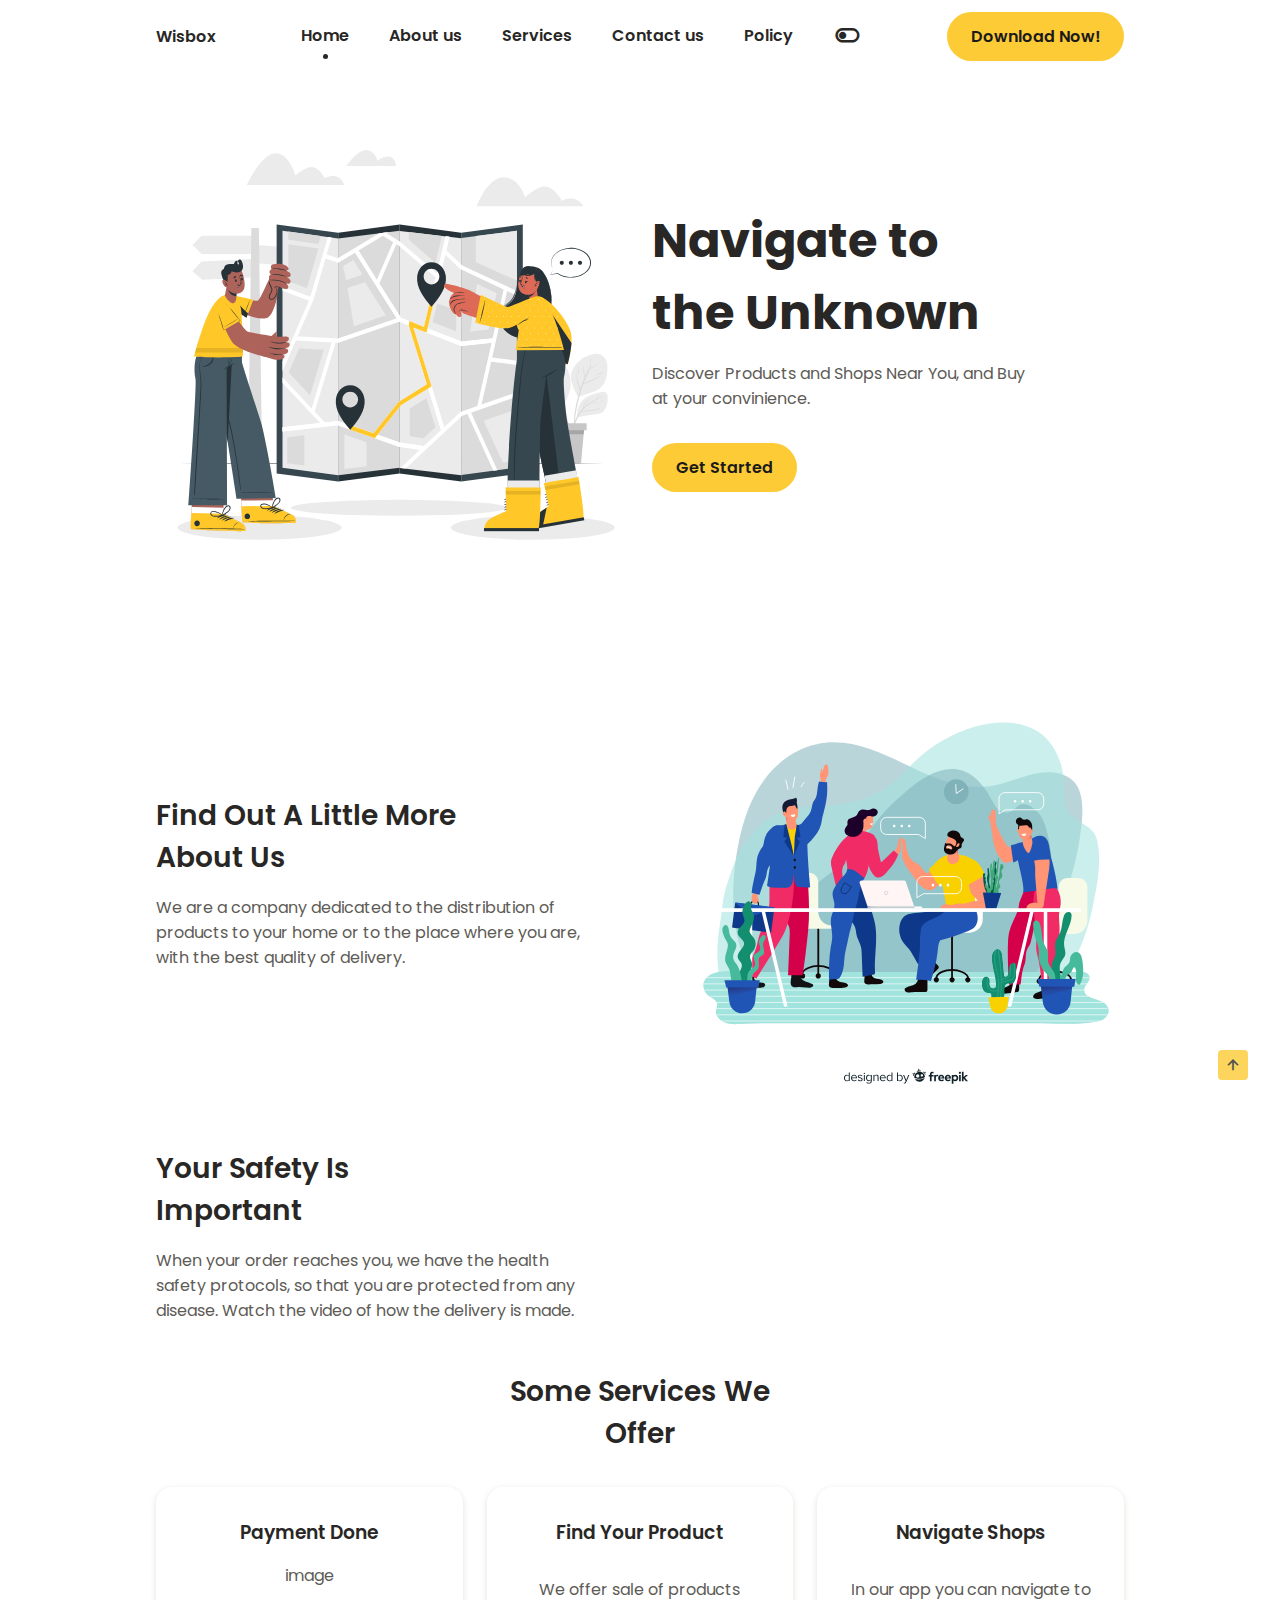
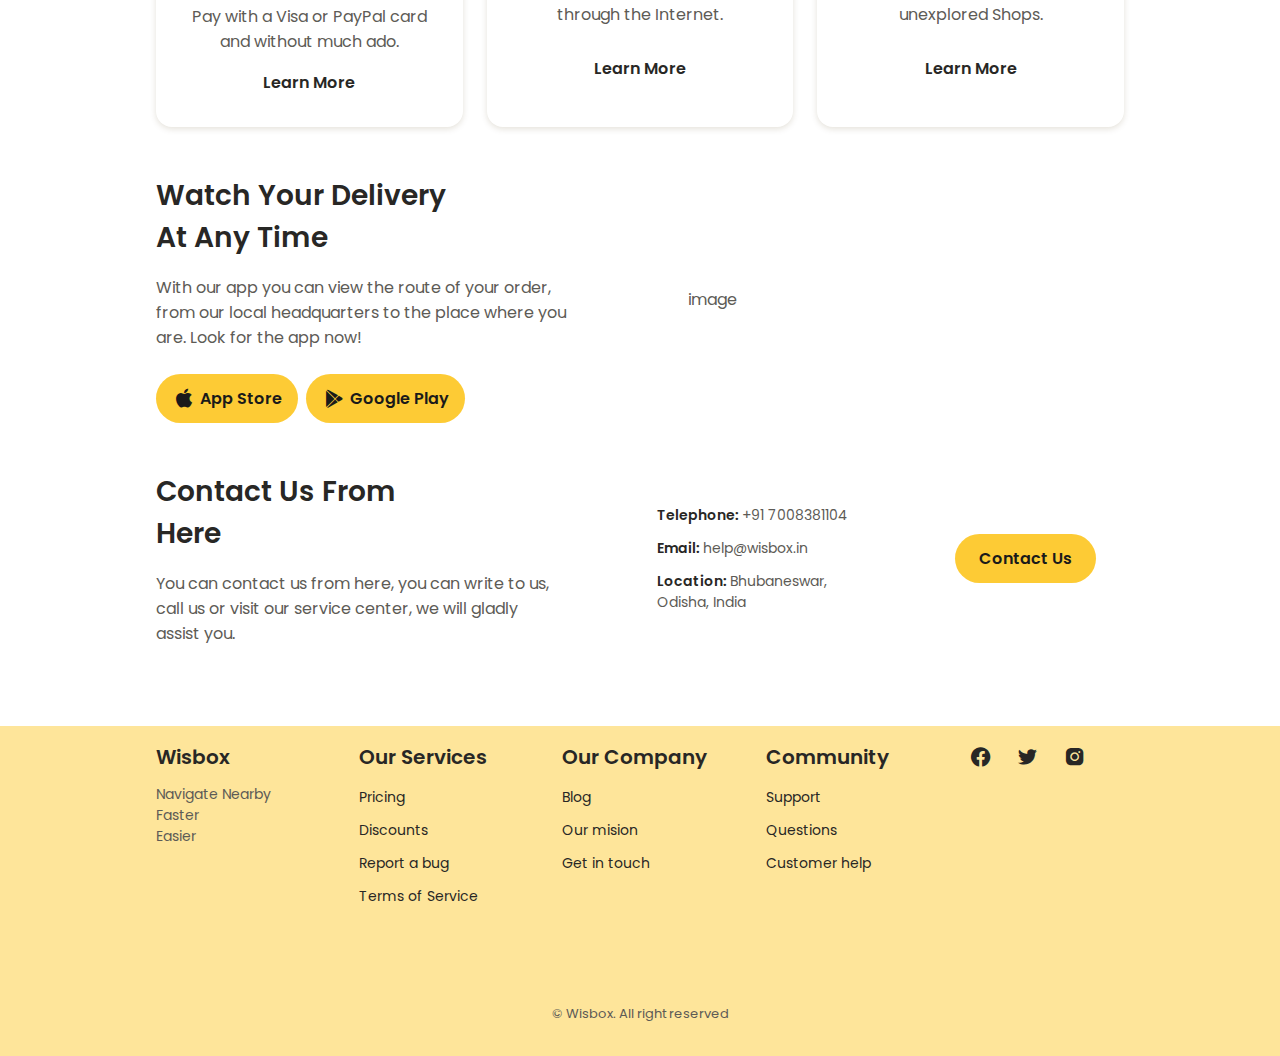
==== index.html @ c8f5906f "First Commit" ====
<!DOCTYPE html>
<html lang="en">

<head>
    <meta charset="UTF-8">
    <meta name="viewport" content="width=device-width, initial-scale=1.0">
    <link rel="stylesheet" href="https://cdn.jsdelivr.net/npm/boxicons@latest/css/boxicons.min.css">
    <link rel="stylesheet" href="assets/css/styles.css">

    <title>Responsive website delivery</title>
</head>

<body>
    <header class="header" id="header">
        <nav class="nav container">
            <a href="#" class="nav__logo">Wisbox</a>
            <div class="nav__menu" id="nav-menu">
                <ul class="nav__list">
                    <li class="nav__item">
                        <a href="#home" class="nav__link active-link">Home</a>
                    </li>
                    <li class="nav__item">
                        <a href="#about" class="nav__link">About us</a>
                    </li>
                    <li class="nav__item">
                        <a href="#services" class="nav__link">Services</a>
                    </li>
                    <li class="nav__item">
                        <a href="#contact" class="nav__link">Contact us</a>
                    </li>
                    <li class="nav__item">
                        <a href="policy.html" target="_blank" class="nav__link">Policy</a>
                    </li>

                    <i class='bx bx-toggle-left change-theme' id="theme-button"></i>
                </ul>
            </div>

            <div class="nav__toggle" id="nav-toggle">
                <i class='bx bx-grid-alt'></i>
            </div>

            <a href="#" class="button button__header">Download Now!</a>
        </nav>
    </header>

    <main class="main">
        <section class="home section hero" id="home">
            <div class="home__container container grid">

                <img class="banner-img" src="assets/img/svgs/navigation.svg" />
                <div class="home__data">
                    <h1 class="home__title">Navigate to <br> the Unknown</h1>
                    <p class="home__description">Discover Products and Shops Near You, and Buy at your convinience.</p>

                    <a href="#" class="button">Get Started</a>

                </div>
            </div>
        </section>

        <!--=============== ABOUT ===============-->
        <section class="about section container" id="about">
            <div class="about__container grid">
                <div class="about__data">
                    <h2 class="section__title-center">Find Out A Little More <br> About Us</h2>
                    <p class="about__description">We are a company dedicated to the distribution of products
                        to your home or to the place where you are, with the best quality of delivery.
                    </p>
                </div>
                <img class="banner-img" src="assets/img/svgs/about.svg" />
            </div>
        </section>

        <!--=============== SECURITY ===============-->
        <section class="security section container">
            <div class="security__container grid">
                <div class="security__data">
                    <h2 class="section__title-center">Your Safety Is <br> Important</h2>
                    <p class="security__description">When your order reaches you, we have the health safety protocols,
                        so that you are protected from any disease. Watch the video of how the delivery is made.
                    </p>
                </div>


            </div>
        </section>

        <!--=============== SERVICES ===============-->
        <section class="services section container" id="services">
            <h2 class="section__title">Some Services We <br> Offer</h2>
            <div class="services__container grid">
                <div class="services__data">
                    <h3 class="services__subtitle">Payment Done</h3>

                    image

                    <p class="services__description">Pay with a Visa or PayPal card and without much ado.</p>
                    <div>
                        <a href="#" class="button button-link">Learn More</a>
                    </div>
                </div>

                <div class="services__data">
                    <h3 class="services__subtitle">Find Your Product</h3>

                    <p class="services__description">We offer sale of products through the Internet.</p>
                    <div>
                        <a href="#" class="button button-link">Learn More</a>
                    </div>
                </div>

                <div class="services__data">
                    <h3 class="services__subtitle">Navigate Shops</h3>

                    <p class="services__description">In our app you can navigate to unexplored Shops.</p>
                    <div>
                        <a href="#" class="button button-link">Learn More</a>
                    </div>
                </div>
            </div>
        </section>

        <!--=============== APP ===============-->
        <section class="app section container">
            <div class="app__container grid">
                <div class="app__data">
                    <h2 class="section__title-center">Watch Your Delivery <br> At Any Time</h2>
                    <p class="app__description">With our app you can view the route of your order, from our local
                        headquarters to the
                        place where you are. Look for the app now!</p>
                    <div class="app__buttons">
                        <a href="#" class="button button-flex">
                            <i class='bx bxl-apple button__icon'></i> App Store
                        </a>
                        <a href="#" class="button button-flex">
                            <i class='bx bxl-play-store button__icon'></i> Google Play
                        </a>
                    </div>
                </div>

                image
            </div>
        </section>

        <!--=============== CONTACT US ===============-->
        <section class="contact section container" id="contact">
            <div class="contact__container grid">
                <div class="contact__content">
                    <h2 class="section__title-center">Contact Us From <br> Here</h2>
                    <p class="contact__description">You can contact us from here, you can write to us,
                        call us or visit our service center, we will gladly assist you.</p>
                </div>

                <ul class="contact__content grid">
                    <li class="contact__address">Telephone: <span class="contact__information">+91 7008381104</span>
                    </li>
                    <li class="contact__address">Email: <span class="contact__information">help@wisbox.in</span>
                    </li>
                    <li class="contact__address">Location: <span class="contact__information">Bhubaneswar, Odisha,
                            India</span></li>
                </ul>

                <div class="contact__content">
                    <a href="#" class="button">Contact Us</a>
                </div>
            </div>
        </section>
    </main>

    <!--=============== FOOTER ===============-->
    <footer class="footer section">
        <div class="footer__container container grid">
            <div class="footer__content">
                <a href="#" class="footer__logo">Wisbox</a>
                <p class="footer__description">Navigate Nearby Faster <br> Easier</p>
            </div>

            <div class="footer__content">
                <h3 class="footer__title">Our Services</h3>
                <ul class="footer__links">
                    <li><a href="#" class="footer__link">Pricing </a></li>
                    <li><a href="#" class="footer__link">Discounts</a></li>
                    <li><a href="#" class="footer__link">Report a bug</a></li>
                    <li><a href="#" class="footer__link">Terms of Service</a></li>
                </ul>
            </div>

            <div class="footer__content">
                <h3 class="footer__title">Our Company</h3>
                <ul class="footer__links">
                    <li><a href="#" class="footer__link">Blog</a></li>
                    <li><a href="#" class="footer__link">Our mision</a></li>
                    <li><a href="#" class="footer__link">Get in touch</a></li>
                </ul>
            </div>

            <div class="footer__content">
                <h3 class="footer__title">Community</h3>
                <ul class="footer__links">
                    <li><a href="#" class="footer__link">Support</a></li>
                    <li><a href="#" class="footer__link">Questions</a></li>
                    <li><a href="#" class="footer__link">Customer help</a></li>
                </ul>
            </div>

            <div class="footer__social">
                <a href="#" class="footer__social-link"><i class='bx bxl-facebook-circle '></i></a>
                <a href="#" class="footer__social-link"><i class='bx bxl-twitter'></i></a>
                <a href="#" class="footer__social-link"><i class='bx bxl-instagram-alt'></i></a>
            </div>
        </div>

        <p class="footer__copy">&#169; Wisbox. All right reserved</p>
    </footer>

    <!--=============== SCROLL UP ===============-->
    <a href="#" class="scrollup" id="scroll-up">
        <i class='bx bx-up-arrow-alt scrollup__icon'></i>
    </a>

    <!--=============== MAIN JS ===============-->
    <script src="assets/js/main.js"></script>
</body>

</html>
---- assets/css/styles.css ----
/*=============== GOOGLE FONTS ===============*/
@import url("https://fonts.googleapis.com/css2?family=Poppins:wght@400;600;700&display=swap");
/*=============== VARIABLES CSS ===============*/
:root {
  --header-height: 3rem;
  /*========== Colors ==========*/
  --hue: 45;
  --sat: 98%;
  --first-color: hsl(var(--hue), var(--sat), 60%);
  --first-color-light: hsl(var(--hue), var(--sat), 85%);
  --first-color-lighten: hsl(var(--hue), var(--sat), 80%);
  --first-color-alt: hsl(var(--hue), var(--sat), 53%);
  --title-color: hsl(var(--hue), 4%, 15%);
  --text-color: hsl(var(--hue), 4%, 35%);
  --text-color-light: hsl(var(--hue), 4%, 65%);
  --body-color: hsl(var(--hue), 0%, 100%);
  --container-color: #fff;
  --scroll-bar-color: hsl(var(--hue), 4%, 85%);
  --scroll-thumb-color: hsl(var(--hue), 4%, 75%);
  /*========== Font and typography ==========*/
  --body-font: "Poppins", sans-serif;
  --biggest-font-size: 2rem;
  --h2-font-size: 1.25rem;
  --h3-font-size: 1.125rem;
  --normal-font-size: 0.938rem;
  --small-font-size: 0.813rem;
  --smaller-font-size: 0.75rem;
  /*========== Font weight ==========*/
  --font-semi-bold: 600;
  --font-bold: 700;
  /*========== Margenes ==========*/
  --mb-0-5: 0.5rem;
  --mb-0-75: 0.75rem;
  --mb-1: 1rem;
  --mb-1-5: 1.5rem;
  --mb-2: 2rem;
  /*========== z index ==========*/
  --z-tooltip: 10;
  --z-fixed: 100;
}

@media screen and (min-width: 968px) {
  :root {
    --biggest-font-size: 3rem;
    --h2-font-size: 1.75rem;
    --h3-font-size: 1.25rem;
    --normal-font-size: 1rem;
    --small-font-size: 0.875rem;
    --smaller-font-size: 0.813rem;
  }
}

/*=============== BASE ===============*/
*,
::before,
::after {
  box-sizing: border-box;
  padding: 0;
  margin: 0;
}

html {
  scroll-behavior: smooth;
}

body {
  margin: var(--header-height) 0 0 0;
  font-family: var(--body-font);
  font-size: var(--normal-font-size);
  background-color: var(--body-color);
  color: var(--text-color);
  transition: 0.5s;
}

h1,
h2,
h3 {
  font-weight: var(--font-semi-bold);
  color: var(--title-color);
  line-height: 1.5;
}

ul {
  list-style: none;
}

a {
  text-decoration: none;
}

img {
  max-width: 100%;
  height: auto;
}

/* .banner-img {
  width: 20%;
} */

/*=============== THEME ===============*/
/*========== Variables Dark theme ==========*/
body.dark-theme {
  --first-color-light: hsl(var(--hue), var(--sat), 75%);
  --title-color: hsl(var(--hue), 4%, 95%);
  --text-color: hsl(var(--hue), 4%, 80%);
  --body-color: hsl(var(--hue), 8%, 13%);
  --container-color: hsl(var(--hue), 8%, 16%);
  --scroll-bar-color: hsl(var(--hue), 4%, 32%);
  --scroll-thumb-color: hsl(var(--hue), 4%, 24%);
}

/*========== Button Dark/Light ==========*/
.change-theme {
  position: absolute;
  right: 1.5rem;
  top: 2.2rem;
  color: var(--title-color);
  font-size: 1.8rem;
  cursor: pointer;
}

.dark-theme .footer {
  background-color: var(--container-color);
}

/*=============== REUSABLE CSS CLASSES ===============*/
.section {
  padding: 1rem 0 1rem;
}

.section__title,
.section__title-center {
  font-size: var(--h2-font-size);
  color: var(--title-color);
  text-align: center;
  margin-bottom: var(--mb-1);
}

.svg__color {
  fill: var(--first-color);
}

.svg__blob {
  fill: var(--first-color-light);
}

.svg__img {
  width: 300px;
  justify-self: center;
}

/*=============== LAYOUT ===============*/
.container {
  max-width: 968px;
  margin-left: var(--mb-1-5);
  margin-right: var(--mb-1-5);
}

.grid {
  display: grid;
  gap: 1.5rem;
}

/*=============== HEADER ===============*/
.header {
  width: 100%;
  background-color: var(--body-color);
  position: fixed;
  top: 0;
  left: 0;
  z-index: var(--z-fixed);
  transition: 0.5s;
}

/*=============== NAV ===============*/
.nav {
  height: var(--header-height);
  display: flex;
  justify-content: space-between;
  align-items: center;
}

@media screen and (max-width: 767px) {
  .nav__menu {
    position: fixed;
    background-color: var(--container-color);
    box-shadow: 0 0 4px rgba(0, 0, 0, 0.1);
    padding: 2.5rem 0;
    width: 90%;
    top: -100%;
    left: 0;
    right: 0;
    margin: 0 auto;
    transition: 0.4s;
    border-radius: 2rem;
    z-index: var(--z-fixed);
  }
}

.nav__list {
  display: flex;
  flex-direction: column;
  align-items: center;
  row-gap: 1.5rem;
}

.nav__link,
.nav__logo,
.nav__toggle {
  color: var(--title-color);
  font-weight: var(--font-semi-bold);
}

.nav__toggle {
  font-size: 1.3rem;
  cursor: pointer;
}

/* Show menu */
.show-menu {
  top: calc(var(--header-height) + 1rem);
}

/* Active link */
.active-link {
  position: relative;
}

.active-link::before {
  content: "";
  position: absolute;
  bottom: -0.75rem;
  left: 45%;
  width: 5px;
  height: 5px;
  background-color: var(--title-color);
  border-radius: 50%;
}

/* Change background header */
.scroll-header {
  box-shadow: 0 1px 4px rgba(0, 0, 0, 0.1);
}

/*=============== HOME ===============*/
.hero {
  margin-top: 4rem;
}

.home__container {
  row-gap: 3rem;
}

.home__title {
  font-size: var(--biggest-font-size);
  font-weight: var(--font-bold);
  margin-bottom: var(--mb-0-75);
}

.home__description {
  margin-bottom: var(--mb-2);
}

/*=============== BUTTONS ===============*/
.button {
  display: inline-block;
  background-color: var(--first-color);
  color: #1a1a1a;
  padding: 0.75rem 1.5rem;
  border-radius: 3rem;
  font-weight: var(--font-semi-bold);
  transition: 0.3s;
}

.button:hover {
  background-color: var(--first-color-alt);
}

.button__header {
  display: none;
}

.button-link {
  background: none;
  padding: 0;
  color: var(--title-color);
}

.button-link:hover {
  background-color: transparent;
}

.button-flex {
  display: inline-flex;
  align-items: center;
  column-gap: 0.25rem;
  padding: 0.75rem 1rem;
}

.button__icon {
  font-size: 1.5rem;
}

/*=============== ABOUT ===============*/
.about__container {
  gap: 2.5rem;
}

.about__data {
  text-align: center;
}

/*=============== SECURITY ===============*/
.security__container {
  gap: 2.5rem;
}

.security__data {
  text-align: center;
}

/*=============== SERVICES ===============*/
.services__container {
  padding-top: 1rem;
}

.services__data {
  display: grid;
  row-gap: 1rem;
  background-color: var(--container-color);
  box-shadow: 0px 2px 6px hsla(var(--hue), 100%, 15%, 0.15);
  padding: 2rem 1.5rem;
  border-radius: 1rem;
  text-align: center;
}

.services__img {
  width: 135px;
  justify-self: center;
  margin-bottom: var(--mb-0-5);
}

/*=============== APP ===============*/
.app__container {
  gap: 2.5rem;
}

.app__data {
  text-align: center;
}

.app__description {
  margin-bottom: var(--mb-1-5);
}

.app__buttons {
  display: grid;
  grid-template-columns: repeat(2, max-content);
  justify-content: center;
  gap: 0.5rem;
}

/*=============== CONTACT ===============*/
.contact__container {
  padding-bottom: 3rem;
}

.contact__description {
  text-align: center;
}

.contact__content {
  row-gap: 0.75rem;
}

.contact__address {
  font-size: var(--small-font-size);
  font-weight: var(--font-semi-bold);
  color: var(--title-color);
}

.contact__information {
  font-weight: initial;
  color: var(--text-color);
}

/*=============== FOOTER ===============*/
.footer {
  background-color: var(--first-color-lighten);
  padding-bottom: 2rem;
}

.footer__container {
  row-gap: 2rem;
}

.footer__logo,
.footer__title {
  font-size: var(--h3-font-size);
  margin-bottom: var(--mb-0-75);
}

.footer__logo {
  display: inline-block;
  font-weight: var(--font-semi-bold);
  color: var(--title-color);
}

.footer__description,
.footer__link {
  font-size: var(--small-font-size);
}

.footer__links {
  display: grid;
  row-gap: 0.5rem;
}

.footer__link {
  color: var(--title-color);
}

.footer__social {
  display: flex;
  column-gap: 1.5rem;
}

.footer__social-link {
  font-size: 1.25rem;
  color: var(--title-color);
}

.footer__copy {
  margin-top: 6rem;
  text-align: center;
  font-size: var(--smaller-font-size);
  color: var(--text-color);
}

/*=============== SCROLL UP ===============*/
.scrollup {
  position: fixed;
  background: var(--first-color);
  right: 1rem;
  bottom: -20%;
  display: inline-flex;
  padding: 0.3rem;
  border-radius: 0.25rem;
  z-index: var(--z-tooltip);
  opacity: 0.8;
  transition: 0.4s;
}

.scrollup:hover {
  background-color: var(--first-color);
  opacity: 1;
}

.scrollup__icon {
  font-size: 1.25rem;
  color: var(--title-color);
}

/* Show Scroll Up*/
.show-scroll {
  bottom: 3rem;
}

/*=============== SCROLL BAR ===============*/
::-webkit-scrollbar {
  width: 0.6rem;
  border-radius: 0.5rem;
  background-color: var(--scroll-bar-color);
}

::-webkit-scrollbar-thumb {
  background-color: var(--scroll-thumb-color);
  border-radius: 0.5rem;
}

::-webkit-scrollbar-thumb:hover {
  background-color: var(--text-color-light);
}

/*=============== MEDIA QUERIES ===============*/
/* For small devices */
@media screen and (max-width: 360px) {
  .svg__img {
    width: 100%;
  }
  .section {
    padding: 3.5rem 0 1rem;
  }
  .services__img {
    width: 100px;
  }
  .app__buttons {
    grid-template-columns: max-content;
  }
}

/* For medium devices */
@media screen and (min-width: 576px) {
  .svg__img {
    width: 100%;
  }
  .section__title-center {
    text-align: initial;
  }
  .home__container,
  .about__container,
  .security__container,
  .services__container,
  .app__container,
  .contact__container,
  .footer__container {
    grid-template-columns: repeat(2, 1fr);
  }
  .home__img {
    order: 1;
  }
  .home__container,
  .about__container,
  .security__container,
  .app__container,
  .contact__container {
    align-items: center;
  }
  .about__data,
  .security__data,
  .app__data,
  .contact__description {
    text-align: initial;
  }
  .about__img,
  .app__img {
    order: -1;
  }
}

@media screen and (min-width: 767px) {
  body {
    margin: 0;
  }
  .section {
    padding: 1rem 0 2rem;
  }
  .nav {
    height: calc(var(--header-height) + 1.5rem);
  }
  .nav__list {
    flex-direction: row;
    column-gap: 2.5rem;
  }
  .nav__toggle {
    display: none;
  }
  .change-theme {
    position: initial;
  }
  .home__container {
    padding: 2rem 0 2rem;
  }
  .app__buttons {
    justify-content: initial;
  }
}

/* For large devices */
@media screen and (min-width: 968px) {
  .button__header {
    display: block;
  }
  .svg__img {
    width: 470px;
  }
  .about__container,
  .security__container,
  .app__container,
  .contact__container {
    column-gap: 6rem;
  }
  .services__container {
    grid-template-columns: repeat(3, 1fr);
  }
  .contact__container {
    grid-template-columns: 3fr 1.5fr 1.25fr;
  }
  .footer__container {
    grid-template-columns: repeat(5, 1fr);
  }
  .footer__social {
    align-items: flex-start;
  }
  .footer__social-link {
    font-size: 1.45rem;
  }
}

@media screen and (min-width: 1024px) {
  .container {
    margin-left: auto;
    margin-right: auto;
  }
  .home__img {
    width: 540px;
  }
  .home__description {
    padding-right: 5rem;
  }
  .footer__container {
    column-gap: 3rem;
  }
  .scrollup {
    right: 2rem;
  }
}
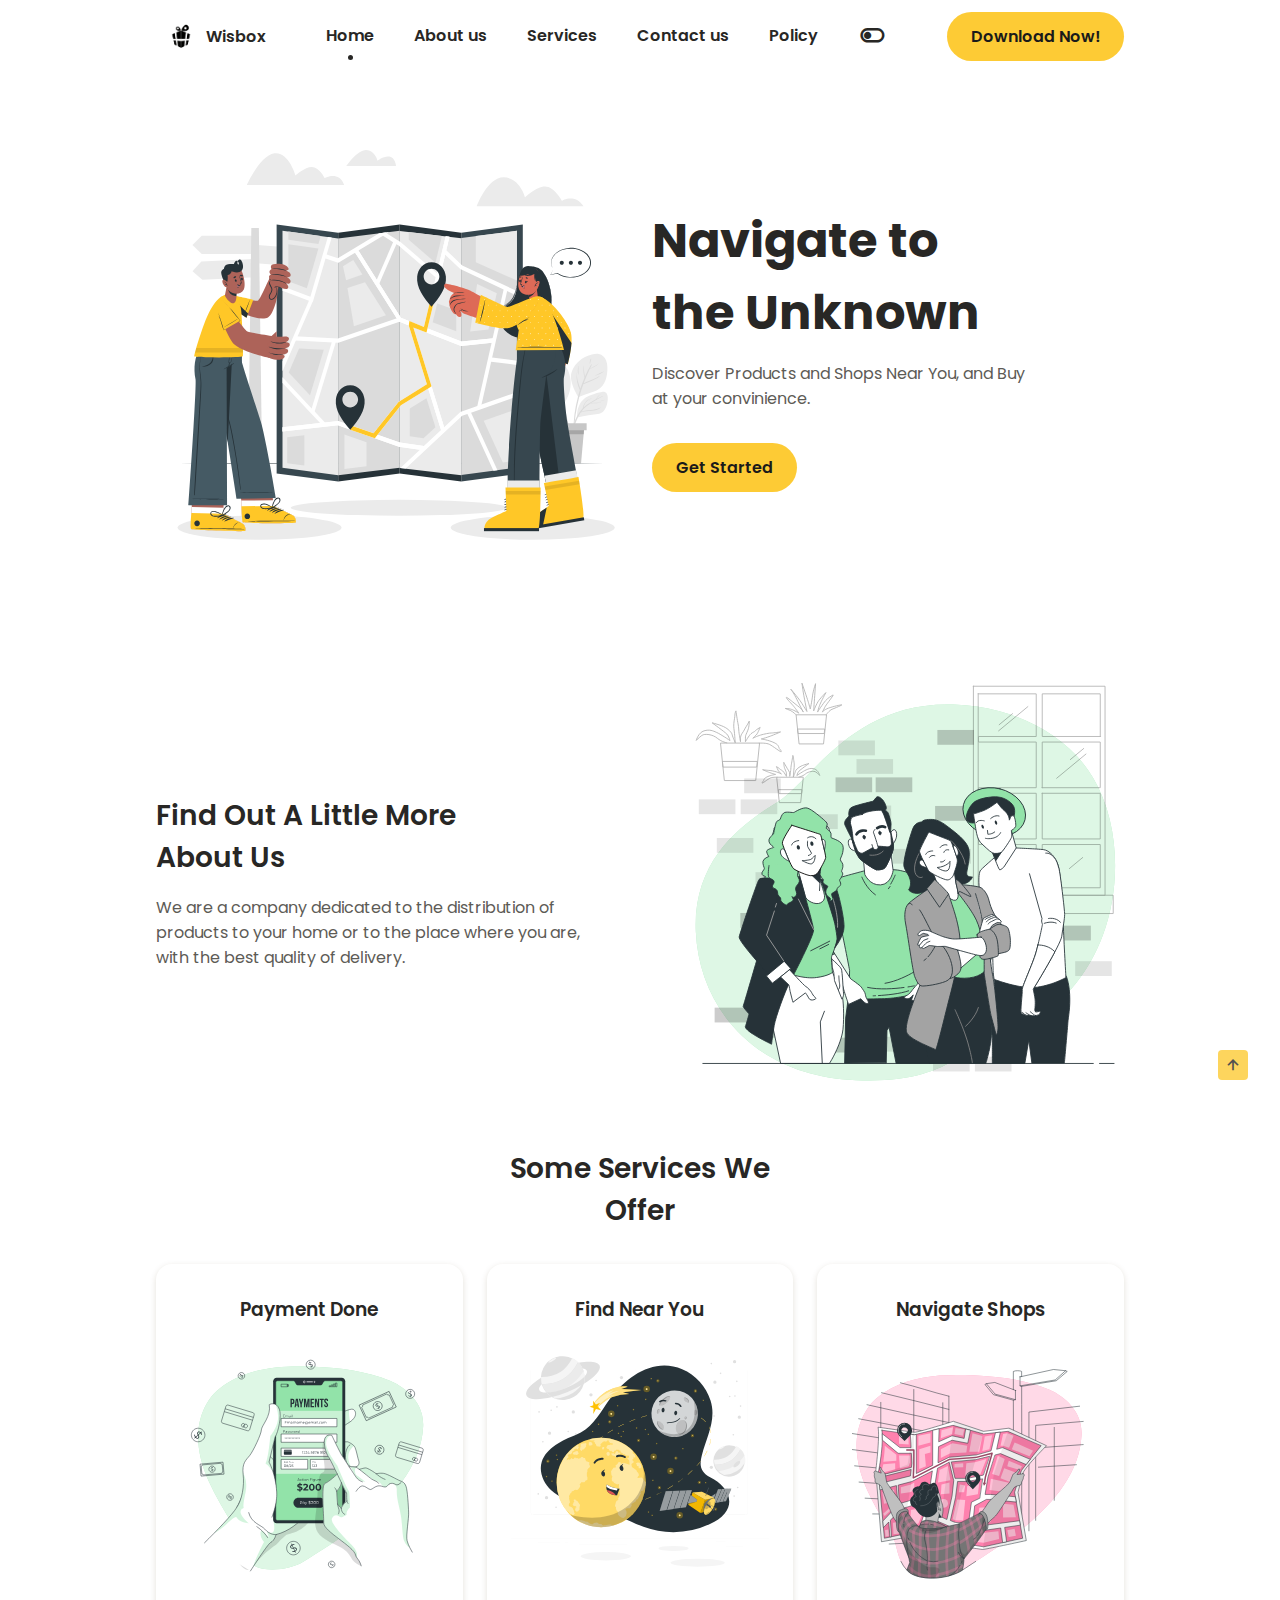
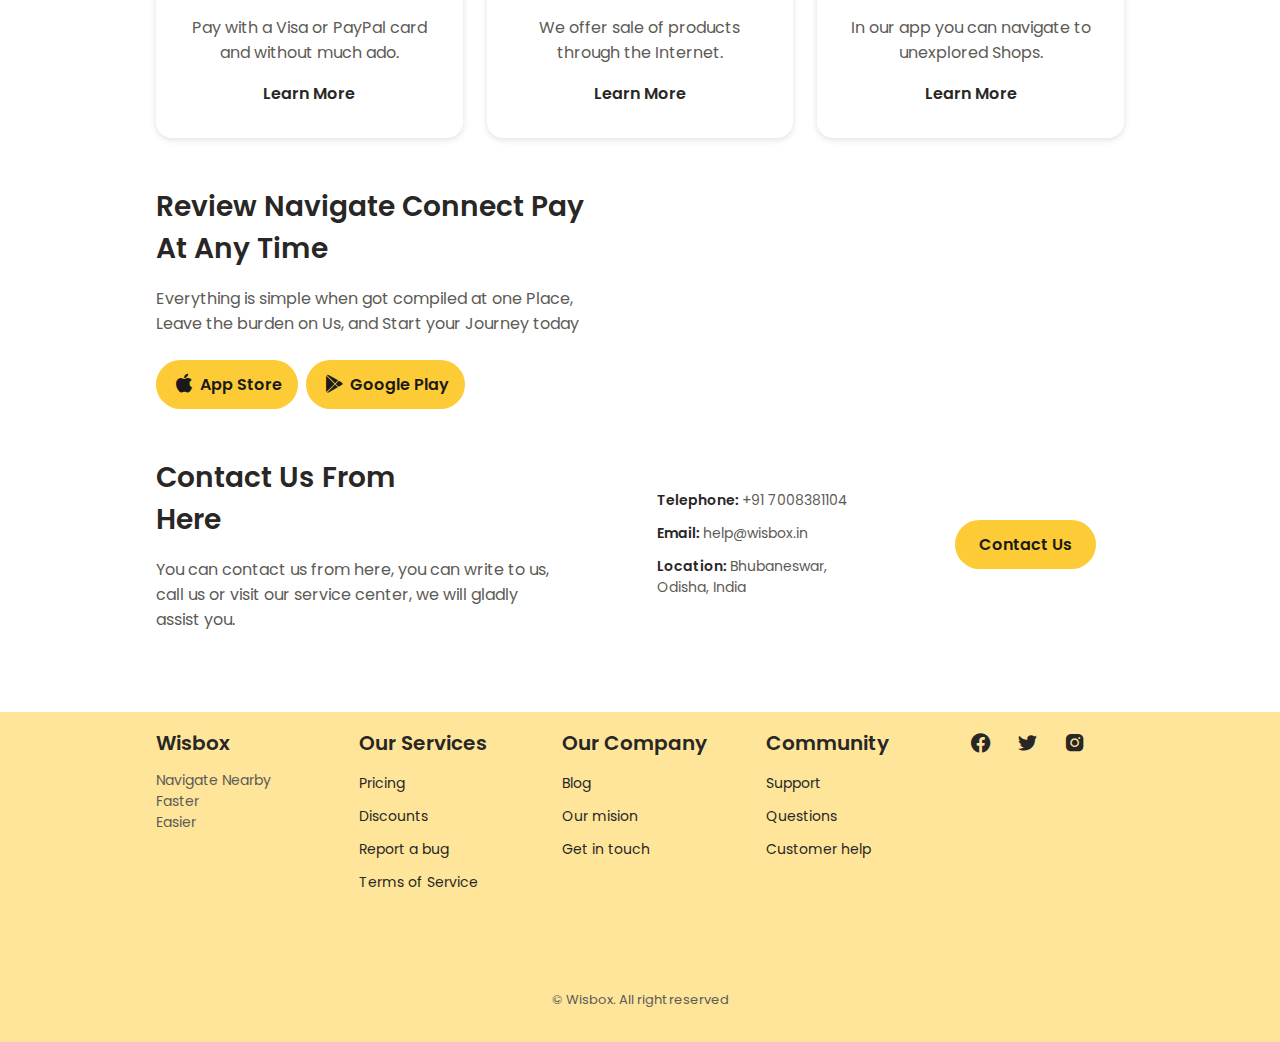
==== commit 57eb83b3: "Updated the Site" ====
--- a/index.html
+++ b/index.html
@@ -5,15 +5,19 @@
     <meta charset="UTF-8">
     <meta name="viewport" content="width=device-width, initial-scale=1.0">
     <link rel="stylesheet" href="https://cdn.jsdelivr.net/npm/boxicons@latest/css/boxicons.min.css">
+    <link rel="shortcut icon" href="assets/img/png/logo_circle.png" type="image/x-icon">
     <link rel="stylesheet" href="assets/css/styles.css">
 
-    <title>Responsive website delivery</title>
+    <title>Wisbox - Near You</title>
 </head>
 
 <body>
     <header class="header" id="header">
         <nav class="nav container">
-            <a href="#" class="nav__logo">Wisbox</a>
+            <a href="#" class="nav__logo">
+                <img src="assets/img/png/logo_white.png" width="30" height="30" alt="">
+                Wisbox
+            </a>
             <div class="nav__menu" id="nav-menu">
                 <ul class="nav__list">
                     <li class="nav__item">
@@ -68,12 +72,12 @@
                         to your home or to the place where you are, with the best quality of delivery.
                     </p>
                 </div>
-                <img class="banner-img" src="assets/img/svgs/about.svg" />
+                <img class="banner-img" src="assets/img/svgs/about_us.svg" />
             </div>
         </section>
 
         <!--=============== SECURITY ===============-->
-        <section class="security section container">
+        <!-- <section class="security section container">
             <div class="security__container grid">
                 <div class="security__data">
                     <h2 class="section__title-center">Your Safety Is <br> Important</h2>
@@ -84,7 +88,7 @@
 
 
             </div>
-        </section>
+        </section> -->
 
         <!--=============== SERVICES ===============-->
         <section class="services section container" id="services">
@@ -93,7 +97,7 @@
                 <div class="services__data">
                     <h3 class="services__subtitle">Payment Done</h3>
 
-                    image
+                    <img src="assets/img/svgs/payment_pink.svg" alt="" srcset="">
 
                     <p class="services__description">Pay with a Visa or PayPal card and without much ado.</p>
                     <div>
@@ -102,7 +106,9 @@
                 </div>
 
                 <div class="services__data">
-                    <h3 class="services__subtitle">Find Your Product</h3>
+                    <h3 class="services__subtitle">Find Near You</h3>
+
+                    <img src="assets/img/svgs/near.svg" alt="" srcset="">
 
                     <p class="services__description">We offer sale of products through the Internet.</p>
                     <div>
@@ -112,6 +118,8 @@
 
                 <div class="services__data">
                     <h3 class="services__subtitle">Navigate Shops</h3>
+
+                    <img src="assets/img/svgs/directions_pink.svg" alt="" srcset="">
 
                     <p class="services__description">In our app you can navigate to unexplored Shops.</p>
                     <div>
@@ -125,10 +133,9 @@
         <section class="app section container">
             <div class="app__container grid">
                 <div class="app__data">
-                    <h2 class="section__title-center">Watch Your Delivery <br> At Any Time</h2>
-                    <p class="app__description">With our app you can view the route of your order, from our local
-                        headquarters to the
-                        place where you are. Look for the app now!</p>
+                    <h2 class="section__title-center">Review Navigate Connect Pay<br> At Any Time</h2>
+                    <p class="app__description">Everything is simple when got compiled at one Place, Leave the burden on
+                        Us, and Start your Journey today</p>
                     <div class="app__buttons">
                         <a href="#" class="button button-flex">
                             <i class='bx bxl-apple button__icon'></i> App Store
@@ -139,7 +146,7 @@
                     </div>
                 </div>
 
-                image
+                <img src="assets/img/svgs/wisbox_screen.svg" alt="" srcset="">
             </div>
         </section>
 
--- a/assets/css/styles.css
+++ b/assets/css/styles.css
@@ -209,6 +209,13 @@
 .nav__toggle {
   color: var(--title-color);
   font-weight: var(--font-semi-bold);
+  display: flex;
+  flex-direction: row;
+  align-items: center;
+}
+
+.nav__logo img {
+  margin: 10px;
 }
 
 .nav__toggle {
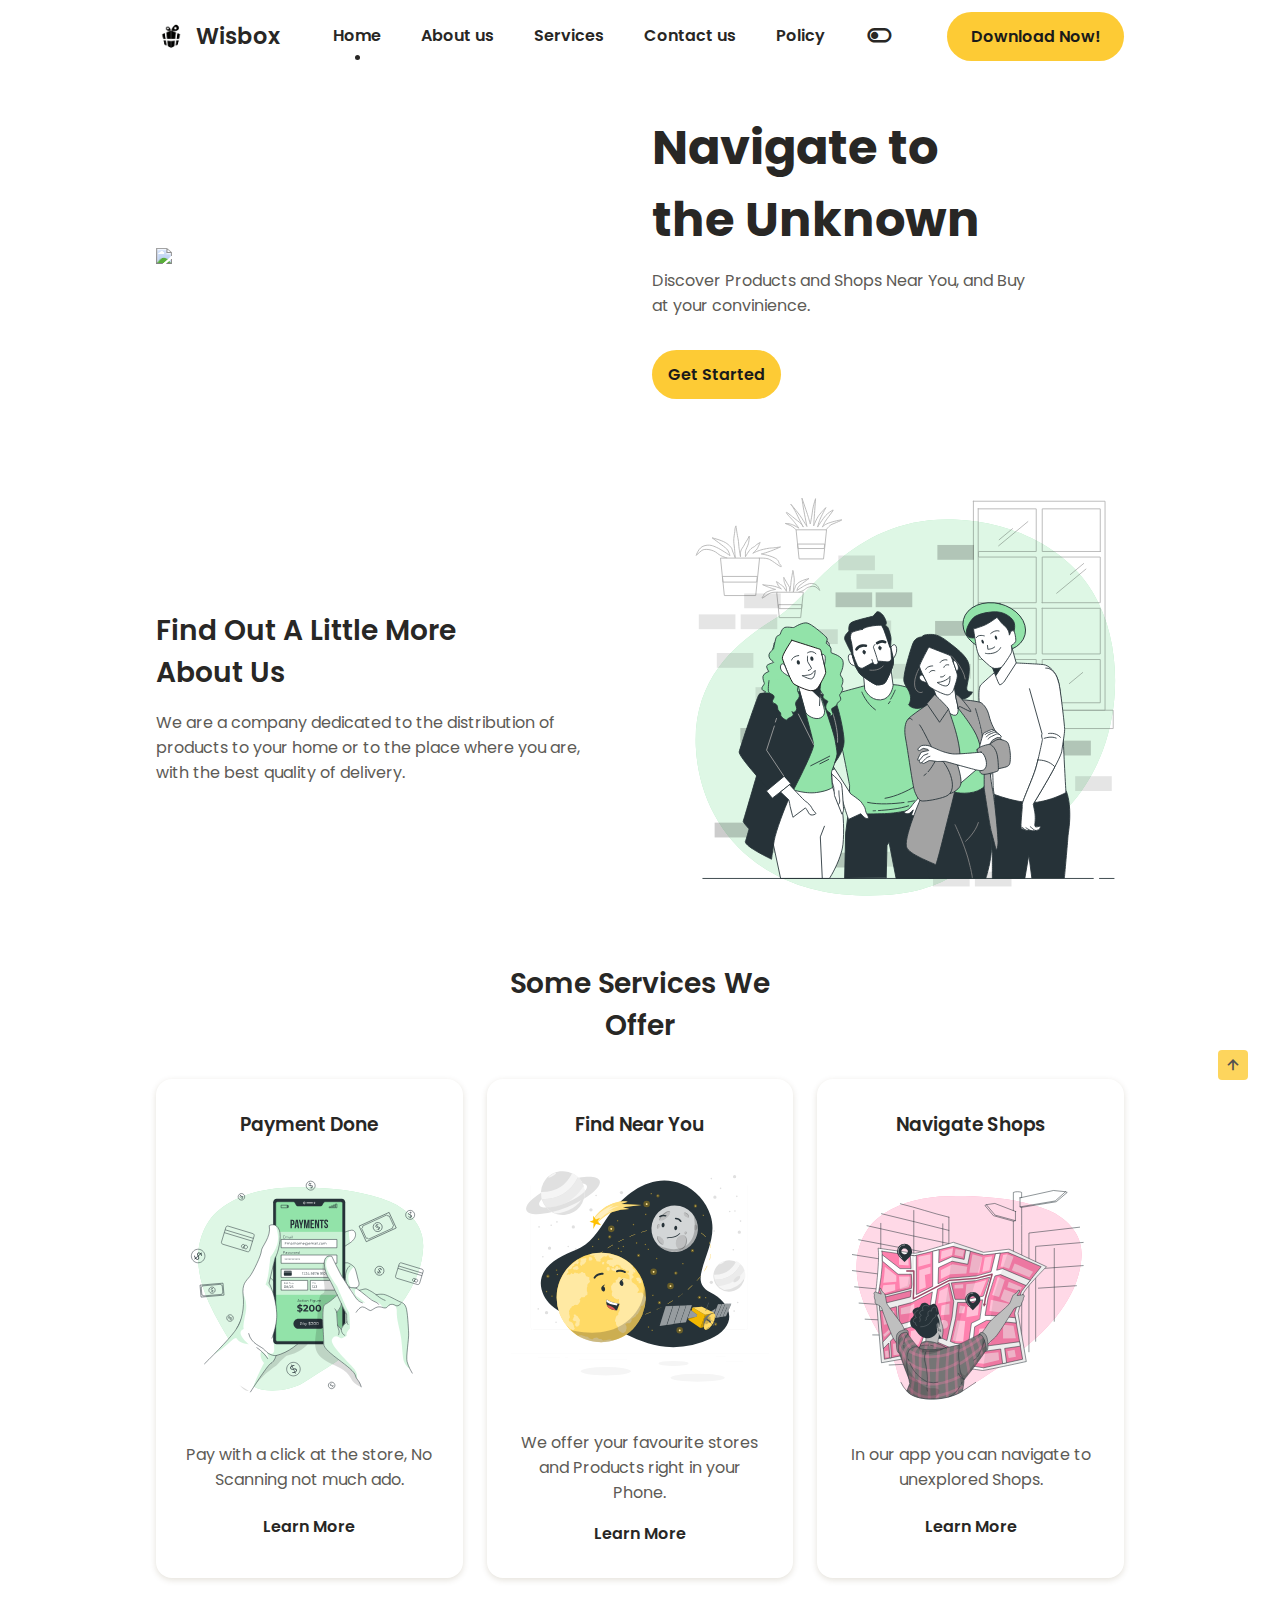
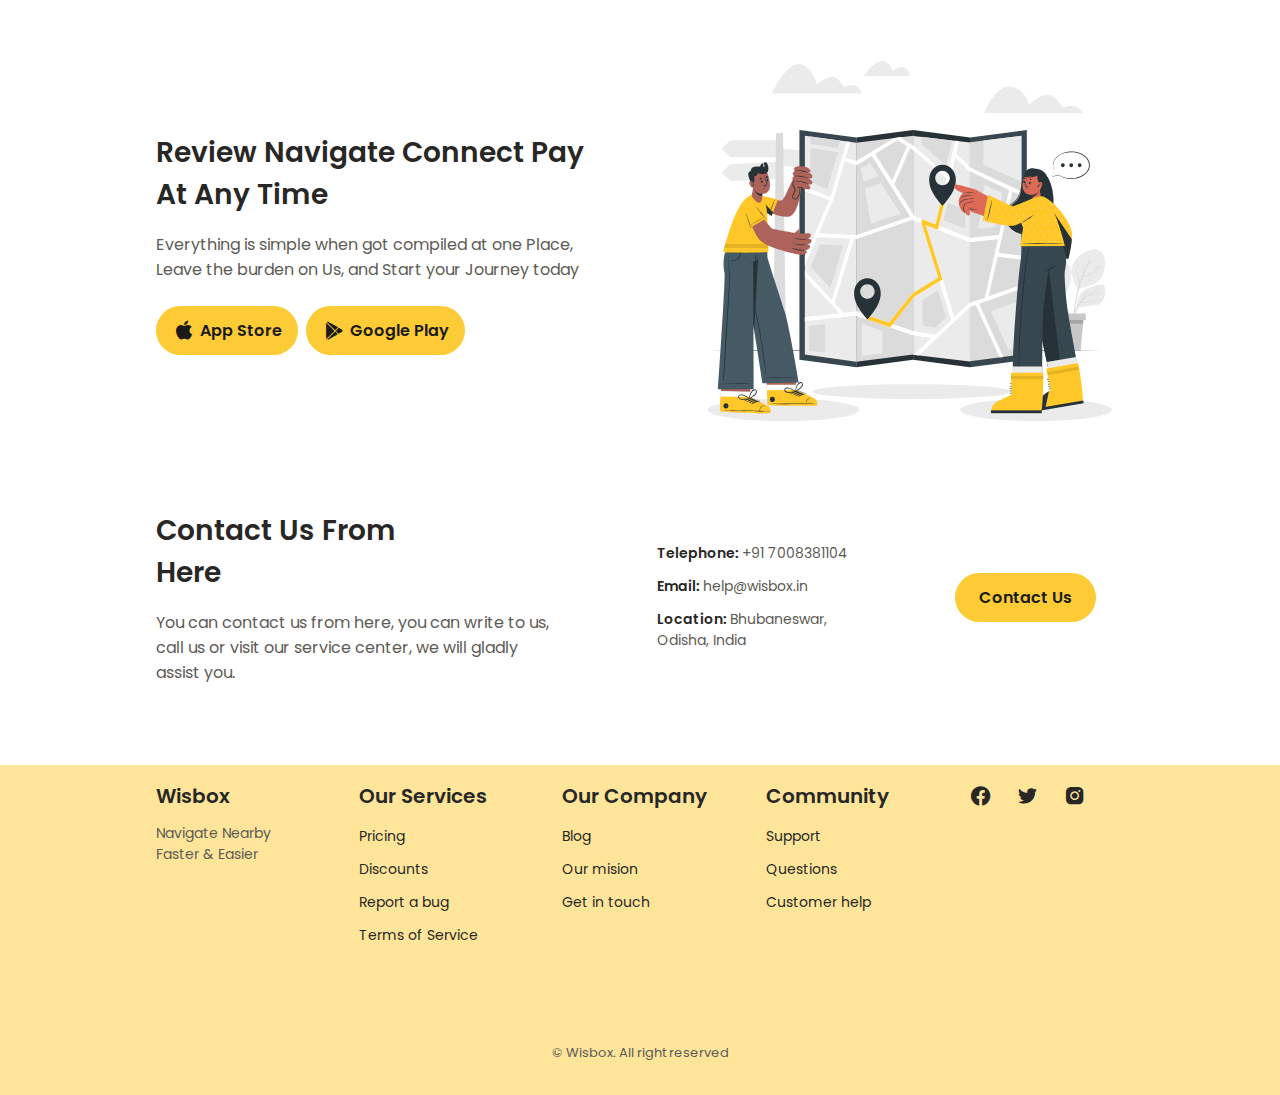
==== commit cd082238: "Updated the Policyc and Headers UI" ====
--- a/index.html
+++ b/index.html
@@ -33,7 +33,7 @@
                         <a href="#contact" class="nav__link">Contact us</a>
                     </li>
                     <li class="nav__item">
-                        <a href="policy.html" target="_blank" class="nav__link">Policy</a>
+                        <a href="policy_mso.html" target="_blank" class="nav__link">Policy</a>
                     </li>
 
                     <i class='bx bx-toggle-left change-theme' id="theme-button"></i>
@@ -51,13 +51,14 @@
     <main class="main">
         <section class="home section hero" id="home">
             <div class="home__container container grid">
-
-                <img class="banner-img" src="assets/img/svgs/navigation.svg" />
+                <img class="banner-img" src="assets/img/svgs/wisbox_screen.svg" />
+
+                <!-- <img class="banner-img" src="assets/img/svgs/navigation.svg" /> -->
                 <div class="home__data">
                     <h1 class="home__title">Navigate to <br> the Unknown</h1>
                     <p class="home__description">Discover Products and Shops Near You, and Buy at your convinience.</p>
 
-                    <a href="#" class="button">Get Started</a>
+                    <a href="#" class="button button-flex">Get Started</a>
 
                 </div>
             </div>
@@ -99,9 +100,9 @@
 
                     <img src="assets/img/svgs/payment_pink.svg" alt="" srcset="">
 
-                    <p class="services__description">Pay with a Visa or PayPal card and without much ado.</p>
+                    <p class="services__description">Pay with a click at the store, No Scanning not much ado.</p>
                     <div>
-                        <a href="#" class="button button-link">Learn More</a>
+                        <a href="" class="button button-link">Learn More</a>
                     </div>
                 </div>
 
@@ -110,9 +111,10 @@
 
                     <img src="assets/img/svgs/near.svg" alt="" srcset="">
 
-                    <p class="services__description">We offer sale of products through the Internet.</p>
+                    <p class="services__description">We offer your favourite stores and Products right in your Phone.
+                    </p>
                     <div>
-                        <a href="#" class="button button-link">Learn More</a>
+                        <a href="" class="button button-link">Learn More</a>
                     </div>
                 </div>
 
@@ -123,7 +125,7 @@
 
                     <p class="services__description">In our app you can navigate to unexplored Shops.</p>
                     <div>
-                        <a href="#" class="button button-link">Learn More</a>
+                        <a href="" class="button button-link">Learn More</a>
                     </div>
                 </div>
             </div>
@@ -146,7 +148,7 @@
                     </div>
                 </div>
 
-                <img src="assets/img/svgs/wisbox_screen.svg" alt="" srcset="">
+                <img src="assets/img/svgs/navigation.svg" alt="" srcset="">
             </div>
         </section>
 
@@ -180,7 +182,7 @@
         <div class="footer__container container grid">
             <div class="footer__content">
                 <a href="#" class="footer__logo">Wisbox</a>
-                <p class="footer__description">Navigate Nearby Faster <br> Easier</p>
+                <p class="footer__description">Navigate Nearby Faster & Easier</p>
             </div>
 
             <div class="footer__content">
--- a/assets/css/styles.css
+++ b/assets/css/styles.css
@@ -215,7 +215,11 @@
 }
 
 .nav__logo img {
-  margin: 10px;
+  margin-right: 10px;
+}
+
+.nav__logo {
+  font-size: 1.4rem;
 }
 
 .nav__toggle {
@@ -491,7 +495,7 @@
 
 /*=============== MEDIA QUERIES ===============*/
 /* For small devices */
-@media screen and (max-width: 360px) {
+@media screen and (max-width: 576px) {
   .svg__img {
     width: 100%;
   }
@@ -503,6 +507,21 @@
   }
   .app__buttons {
     grid-template-columns: max-content;
+  }
+  .home__title {
+    text-align: center;
+  }
+  .home__data {
+    text-align: center;
+  }
+  .home__description {
+    text-align: center;
+  }
+  .home__data button {
+    text-align: center;
+  }
+  .nav {
+    height: calc(var(--header-height) + 1.3rem);
   }
 }
 
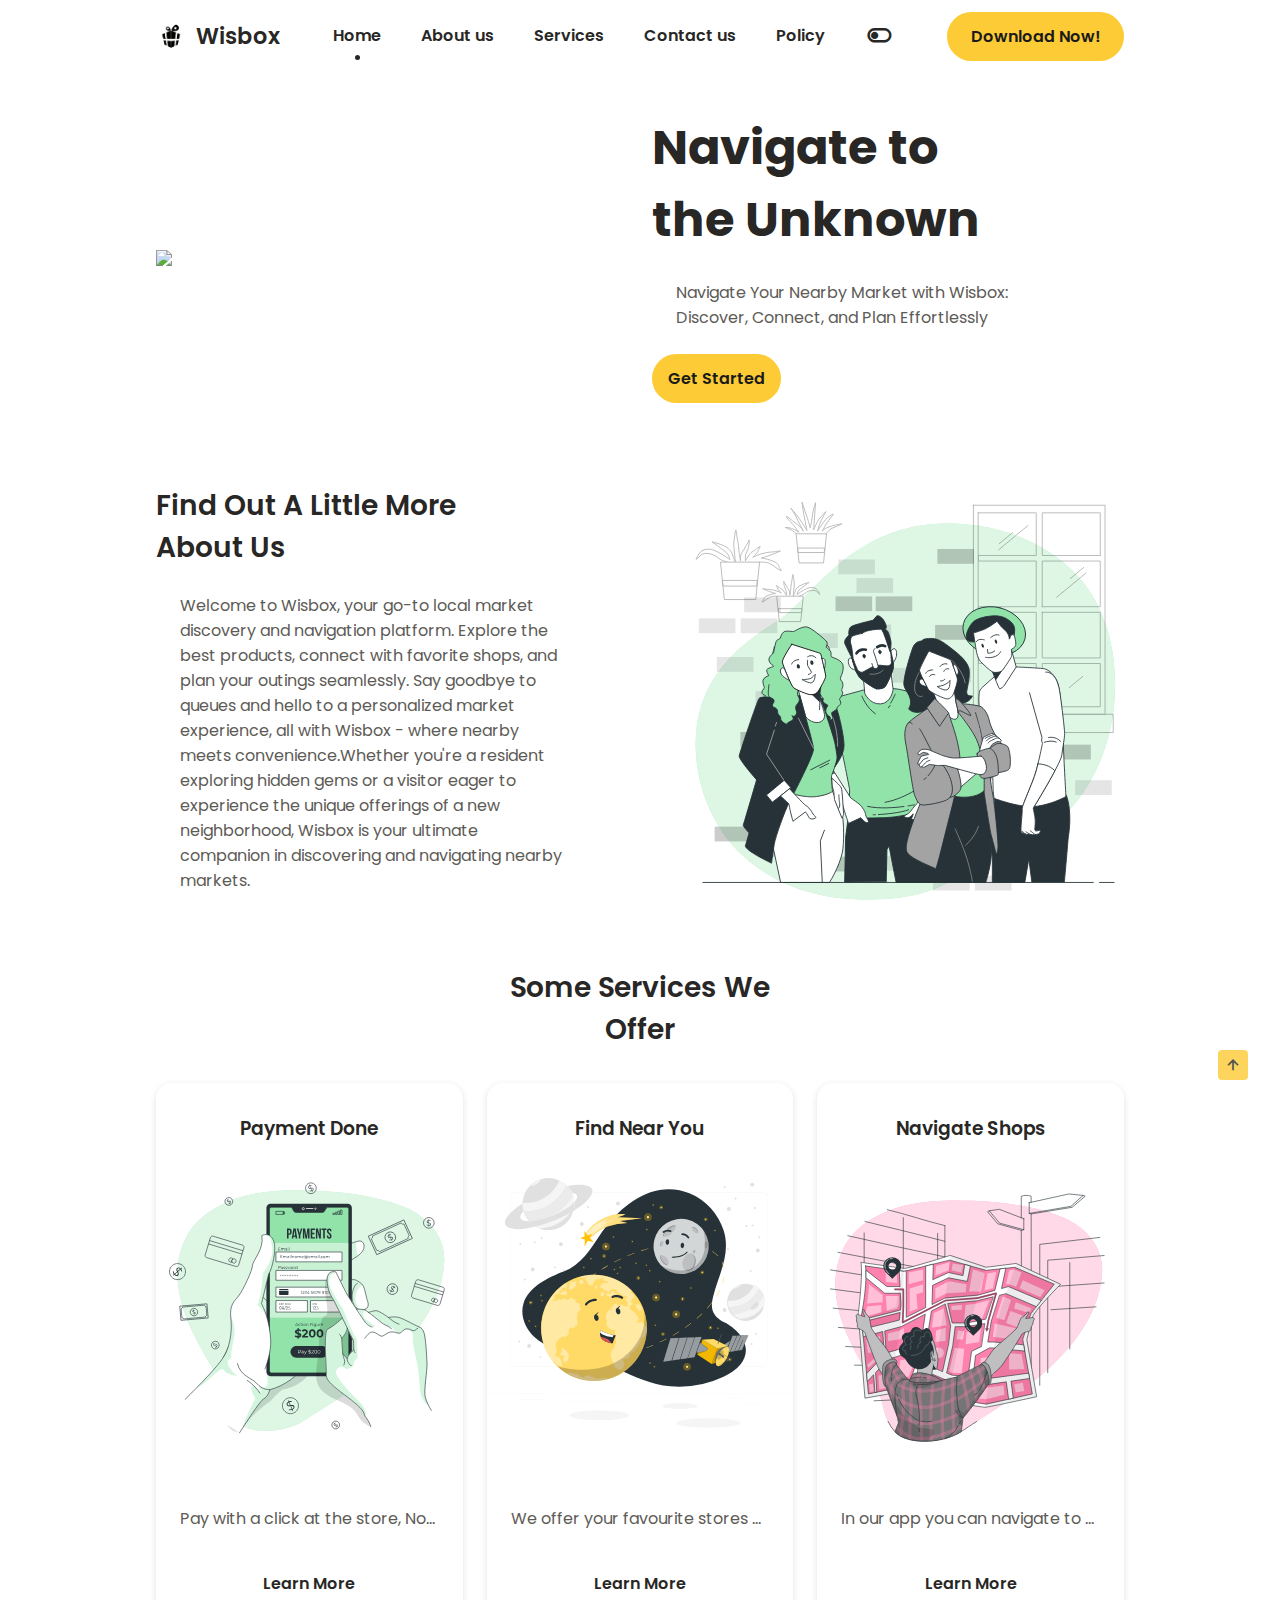
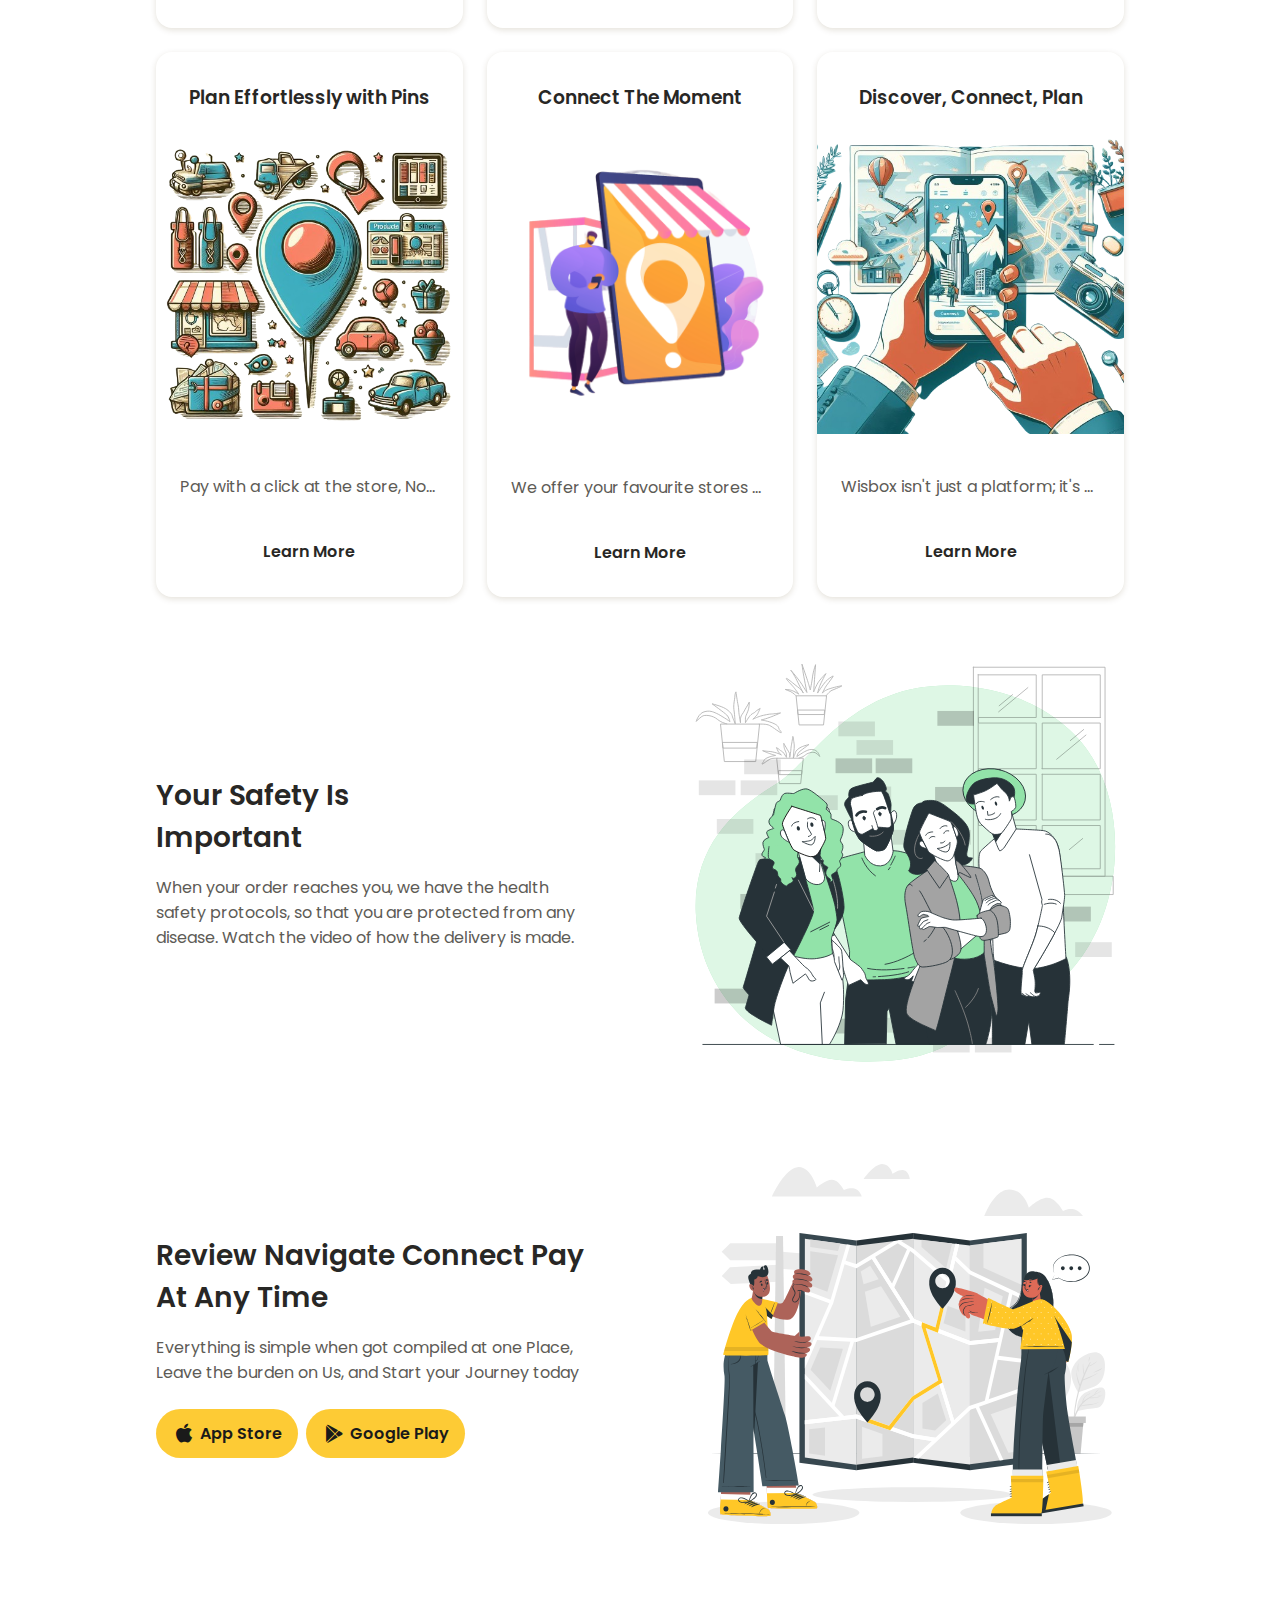
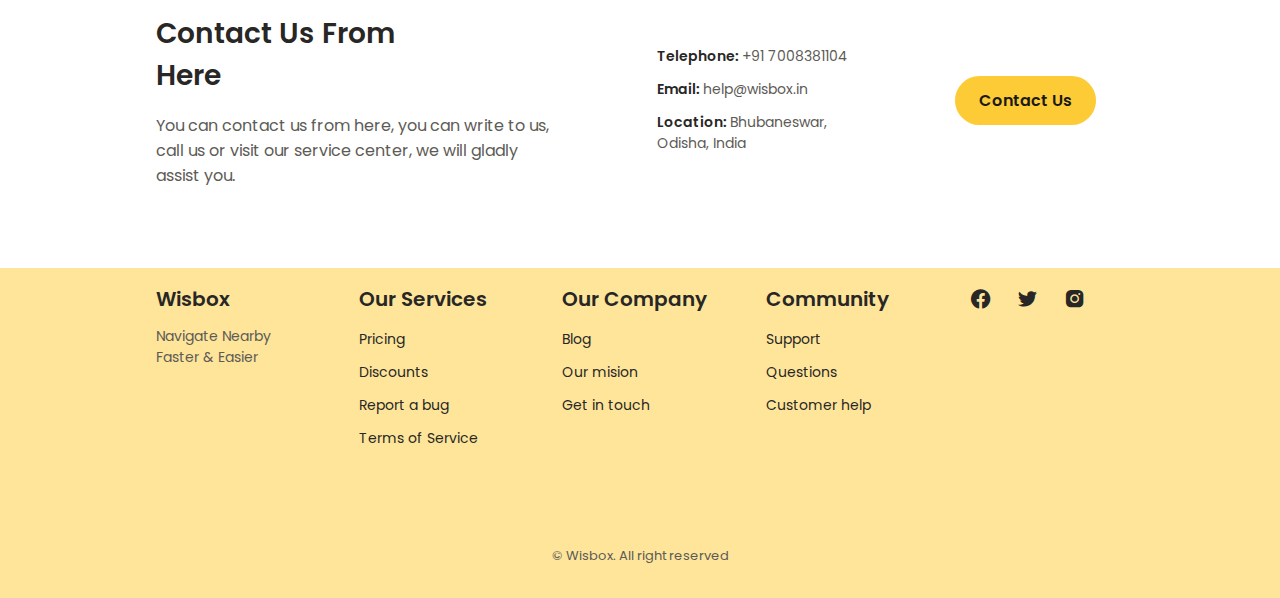
==== commit 20f07957: "Updated Content" ====
--- a/index.html
+++ b/index.html
@@ -5,6 +5,44 @@
     <meta charset="UTF-8">
     <meta name="viewport" content="width=device-width, initial-scale=1.0">
     <link rel="stylesheet" href="https://cdn.jsdelivr.net/npm/boxicons@latest/css/boxicons.min.css">
+
+    <meta content="yes" name="apple-mobile-web-app-capable">
+    <meta name="author" content="Bishant Nayak">
+    <meta name="keywords"
+        content="Wisbox - Near You, wisbox, nearby, navigation, shoping, products, shops, moment, Payments, Easy Payments">
+
+    <meta name="title" content="Wisbox - Near You">
+    <meta name="description"
+        content="Wisbox provides relevant and accurate information of the Market near you. Find the Best Products and Services from the Best Shops Near You. Wisbox takes the AIM to provide the Best Local shoping experience.">
+
+    <meta property="og:type" content="website">
+    <meta property="og:url" content="https://wisbox.in">
+    <meta property="og:site_name" content="Wisbox">
+    <meta property="og:title" content="Wisbox - Near You">
+    <meta property="og:description"
+        content="Wisbox provides relevant and accurate information of the Market near you. Find the Best Products and Services from the Best Shops Near You. Wisbox takes the AIM to provide the Best Local shoping experience.">
+    <meta property="og:type" content="website">
+
+    <meta property="og:image" itemprop="image" content="https://www.wisbox.in/assets/img/png/logo_white.png">
+    <meta property="og:image:type" content="image/jpg">
+    <meta property="og:image:width" content="1200">
+    <meta property="og:image:height" content="720">
+    <meta property="og:image" itemprop="image" content="https://www.wisbox.in/assets/img/png/logo_white.png">
+    <meta property="og:image:type" content="image/jpg">
+    <meta property="og:image:width" content="700">
+    <meta property="og:image:height" content="650">
+
+    <meta property="twitter:card" content="summary_large_image">
+    <meta property="twitter:url" content="https://www.wisbox.in/assets/img/svgs/wisbox_screen.svg">
+    <meta property="twitter:site_name" content="Wisbox">
+    <meta property="twitter:title" content="Wisbox - Near You">
+    <meta property="twitter:description"
+        content="Wisbox provides relevant and accurate information of the Market near you. Find the Best Products and Services from the Best Shops Near You. Wisbox takes the AIM to provide the Best Local shoping experience.">
+    <meta name="twitter:type" content="website">
+    <meta name="twitter:image" itemprop="image" content="https://www.wisbox.in/assets/img/png/logo_white.png">
+    <meta name="twitter:image:alt" content="Wisbox - Near You">
+
+
     <link rel="shortcut icon" href="assets/img/png/logo_circle.png" type="image/x-icon">
     <link rel="stylesheet" href="assets/css/styles.css">
 
@@ -56,7 +94,10 @@
                 <!-- <img class="banner-img" src="assets/img/svgs/navigation.svg" /> -->
                 <div class="home__data">
                     <h1 class="home__title">Navigate to <br> the Unknown</h1>
-                    <p class="home__description">Discover Products and Shops Near You, and Buy at your convinience.</p>
+
+                    <p class="desc home__description">Navigate Your Nearby Market with Wisbox: Discover, Connect, and
+                        Plan
+                        Effortlessly</p>
 
                     <a href="#" class="button button-flex">Get Started</a>
 
@@ -69,16 +110,105 @@
             <div class="about__container grid">
                 <div class="about__data">
                     <h2 class="section__title-center">Find Out A Little More <br> About Us</h2>
-                    <p class="about__description">We are a company dedicated to the distribution of products
-                        to your home or to the place where you are, with the best quality of delivery.
+                    <p class="desc about__description">Welcome to Wisbox, your go-to local market discovery and
+                        navigation
+                        platform. Explore the best products, connect with favorite shops, and plan your outings
+                        seamlessly. Say goodbye to queues and hello to a personalized market experience, all with Wisbox
+                        - where nearby meets convenience.Whether you're a resident exploring hidden gems or a visitor
+                        eager to experience the unique offerings of a new neighborhood, Wisbox is your ultimate
+                        companion in discovering and navigating nearby markets.
                     </p>
                 </div>
                 <img class="banner-img" src="assets/img/svgs/about_us.svg" />
             </div>
         </section>
 
+        <!--=============== SERVICES ===============-->
+        <section class="services section container" id="services">
+            <h2 class="section__title">Some Services We <br> Offer</h2>
+            <div class="services__container grid">
+                <div class="services__data">
+                    <h3 class="services__subtitle">Payment Done</h3>
+
+                    <img src="assets/img/svgs/payment_pink.svg" alt="" srcset="">
+
+                    <p class="desc services__description">Pay with a click at the store, No Scanning not much ado.</p>
+                    <div>
+                        <a href="" class="button button-link">Learn More</a>
+                    </div>
+                </div>
+
+                <div class="services__data">
+                    <h3 class="services__subtitle">Find Near You</h3>
+
+                    <img src="assets/img/svgs/near.svg" alt="" srcset="">
+
+                    <p class="desc services__description">We offer your favourite stores and Products right in your
+                        Phone.
+                    </p>
+                    <div>
+                        <a href="" class="button button-link">Learn More</a>
+                    </div>
+                </div>
+
+                <div class="services__data">
+                    <h3 class="services__subtitle">Navigate Shops</h3>
+
+                    <img src="assets/img/svgs/directions_pink.svg" alt="" srcset="">
+
+                    <p class="desc services__description">In our app you can navigate to unexplored Shops.</p>
+                    <div>
+                        <a href="" class="button button-link">Learn More</a>
+                    </div>
+                </div>
+                <!-- </div> -->
+
+                <!-- Second Section -->
+                <!-- <div class="services__container grid"> -->
+                <div class="services__data">
+                    <h3 class="services__subtitle">Plan Effortlessly with Pins</h3>
+
+                    <img src="assets/img/png/pins.png" alt="" srcset="">
+
+                    <p class="desc services__description">Pay with a click at the store, No Scanning not much ado.</p>
+                    <div>
+                        <a href="" class="button button-link">Learn More</a>
+                    </div>
+                </div>
+
+                <div class="services__data">
+                    <h3 class="services__subtitle">Connect The Moment</h3>
+
+                    <img src="assets/img/png/moment.png" alt="" srcset="">
+
+                    <p class="desc services__description">We offer your favourite stores and Products right in your
+                        Phone.
+                    </p>
+                    <div>
+                        <a href="" class="button button-link">Learn More</a>
+                    </div>
+                </div>
+
+                <div class="services__data">
+                    <h3 class="services__subtitle">Discover, Connect, Plan</h3>
+
+                    <img src="assets/img/png/blue_discover.png" width="100%" alt="" srcset="">
+
+                    <p class="desc services__description" id="services__description">Wisbox isn't
+                        just a platform; it's your
+                        local market guide,
+                        connecting you with the products, shops, and services that matter most to you. Imagine a
+                        seamless experience where you can effortlessly discover nearby markets, explore an array of
+                        products, and connect directly with your favorite shops—all in one app.</p>
+                    <div>
+                        <a id="desc_btn" onclick="truncateText()" class="button button-link">Learn More</a>
+                    </div>
+                </div>
+            </div>
+        </section>
+
         <!--=============== SECURITY ===============-->
-        <!-- <section class="security section container">
+        <section class="security section container">
             <div class="security__container grid">
                 <div class="security__data">
                     <h2 class="section__title-center">Your Safety Is <br> Important</h2>
@@ -86,48 +216,7 @@
                         so that you are protected from any disease. Watch the video of how the delivery is made.
                     </p>
                 </div>
-
-
-            </div>
-        </section> -->
-
-        <!--=============== SERVICES ===============-->
-        <section class="services section container" id="services">
-            <h2 class="section__title">Some Services We <br> Offer</h2>
-            <div class="services__container grid">
-                <div class="services__data">
-                    <h3 class="services__subtitle">Payment Done</h3>
-
-                    <img src="assets/img/svgs/payment_pink.svg" alt="" srcset="">
-
-                    <p class="services__description">Pay with a click at the store, No Scanning not much ado.</p>
-                    <div>
-                        <a href="" class="button button-link">Learn More</a>
-                    </div>
-                </div>
-
-                <div class="services__data">
-                    <h3 class="services__subtitle">Find Near You</h3>
-
-                    <img src="assets/img/svgs/near.svg" alt="" srcset="">
-
-                    <p class="services__description">We offer your favourite stores and Products right in your Phone.
-                    </p>
-                    <div>
-                        <a href="" class="button button-link">Learn More</a>
-                    </div>
-                </div>
-
-                <div class="services__data">
-                    <h3 class="services__subtitle">Navigate Shops</h3>
-
-                    <img src="assets/img/svgs/directions_pink.svg" alt="" srcset="">
-
-                    <p class="services__description">In our app you can navigate to unexplored Shops.</p>
-                    <div>
-                        <a href="" class="button button-link">Learn More</a>
-                    </div>
-                </div>
+                <img class="banner-img" src="assets/img/svgs/about_us.svg" />
             </div>
         </section>
 
--- a/assets/css/styles.css
+++ b/assets/css/styles.css
@@ -281,6 +281,7 @@
   border-radius: 3rem;
   font-weight: var(--font-semi-bold);
   transition: 0.3s;
+  cursor: pointer;
 }
 
 .button:hover {
@@ -312,6 +313,13 @@
   font-size: 1.5rem;
 }
 
+/* ======Paragraph Truncate */
+.services__description {
+  overflow: hidden;
+  text-overflow: ellipsis;
+  white-space: nowrap;
+}
+
 /*=============== ABOUT ===============*/
 .about__container {
   gap: 2.5rem;
@@ -340,9 +348,13 @@
   row-gap: 1rem;
   background-color: var(--container-color);
   box-shadow: 0px 2px 6px hsla(var(--hue), 100%, 15%, 0.15);
-  padding: 2rem 1.5rem;
+  padding: 2rem 0;
   border-radius: 1rem;
   text-align: center;
+}
+
+.desc {
+  margin: 1.5rem;
 }
 
 .services__img {
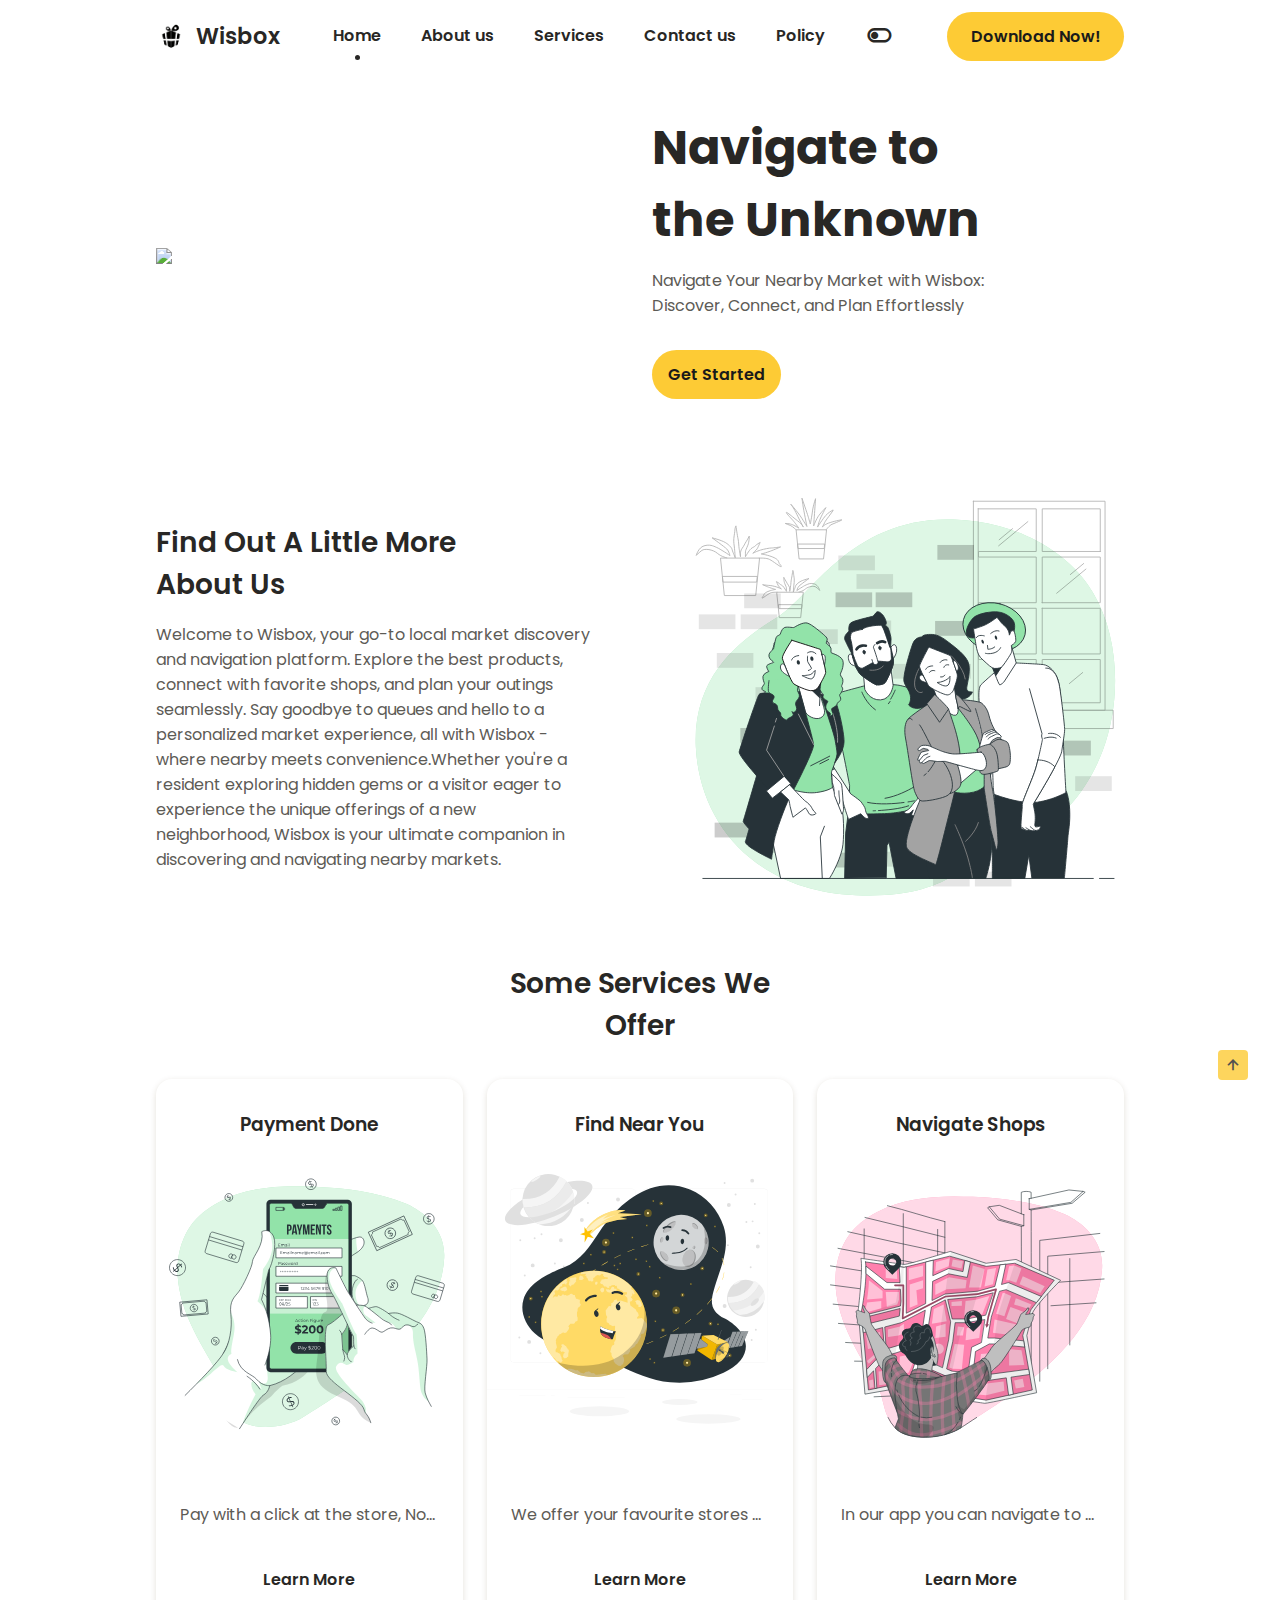
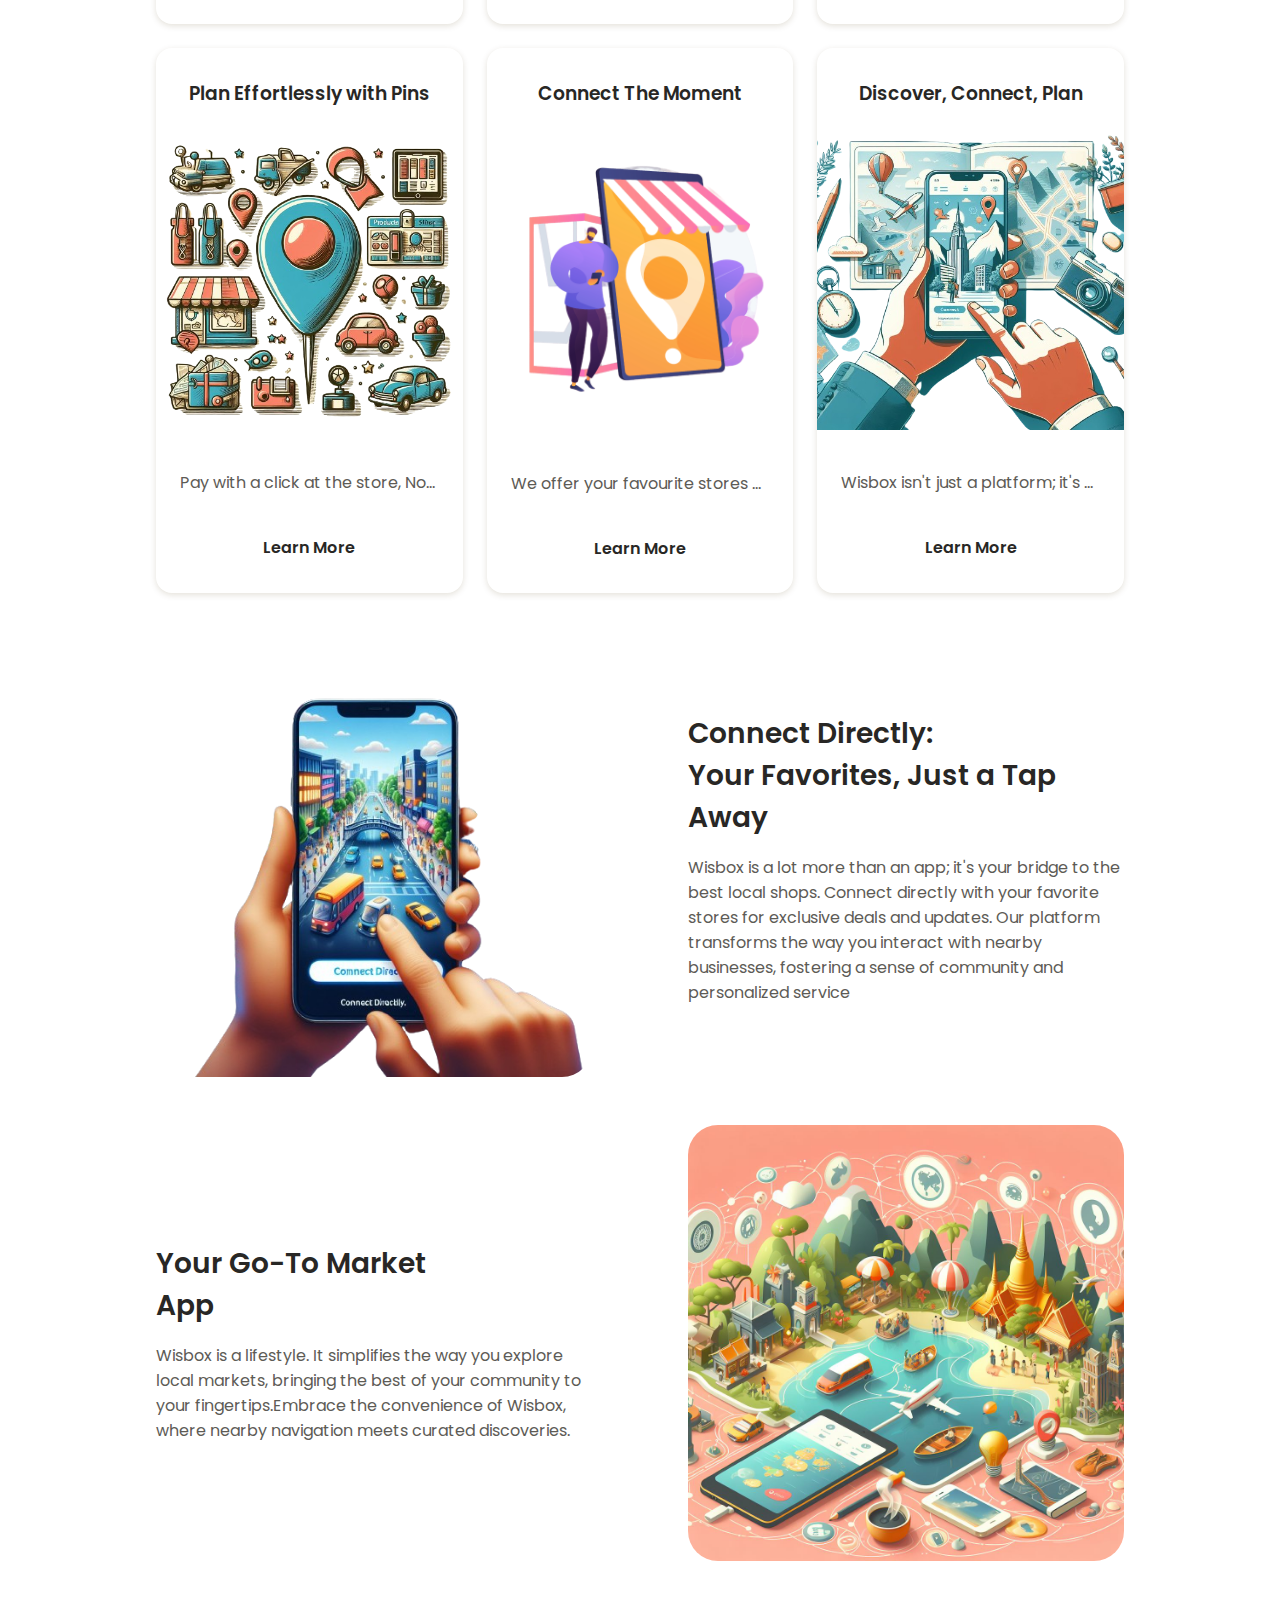
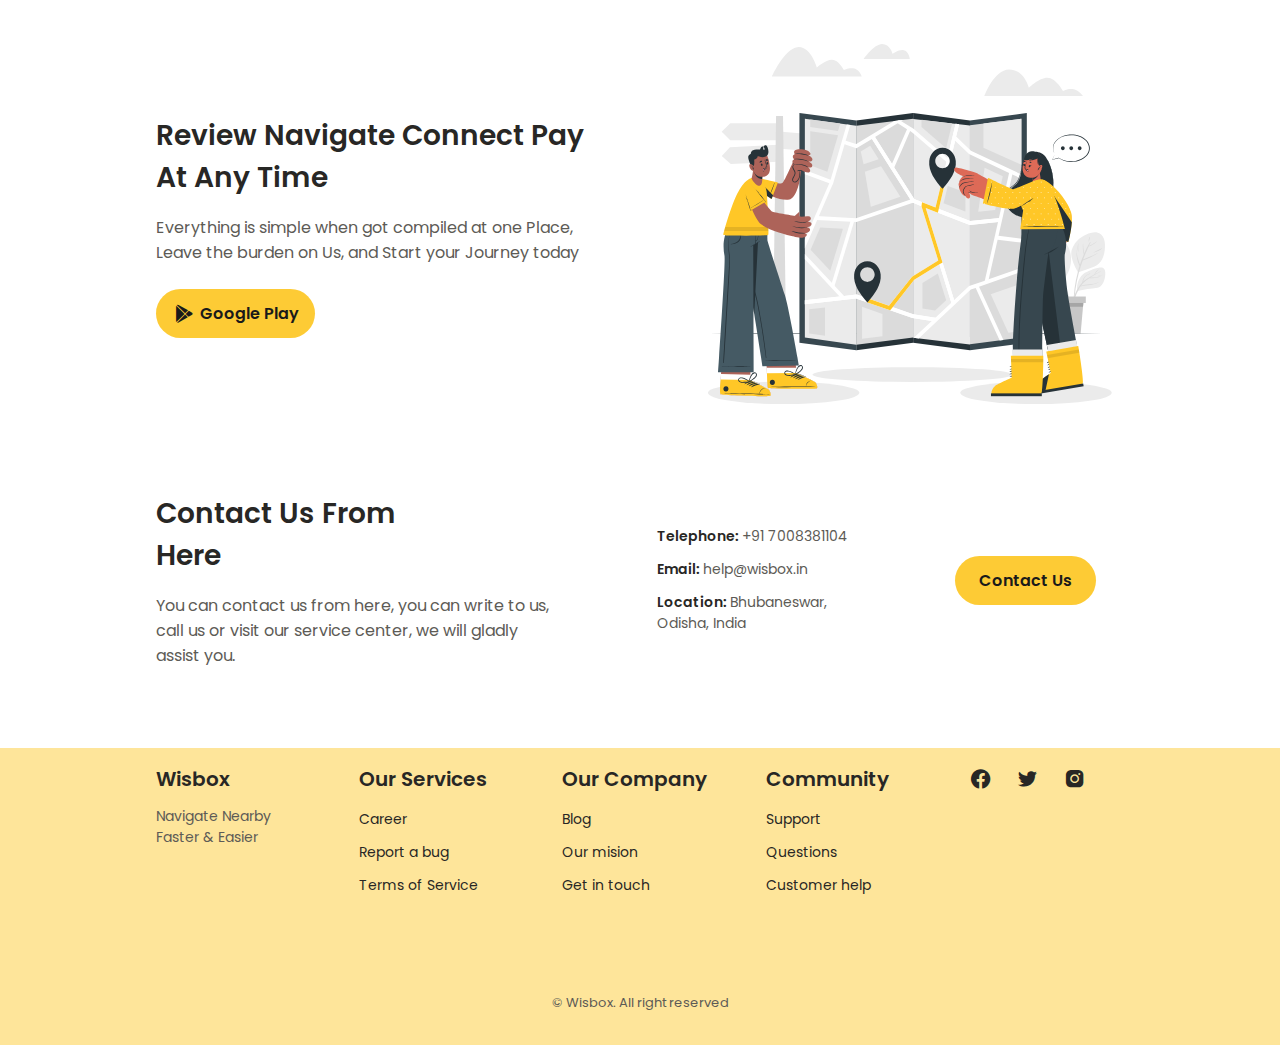
==== commit 9a45b8f2: "Updated the imges and Content" ====
--- a/index.html
+++ b/index.html
@@ -25,12 +25,12 @@
 
     <meta property="og:image" itemprop="image" content="https://www.wisbox.in/assets/img/png/logo_white.png">
     <meta property="og:image:type" content="image/jpg">
-    <meta property="og:image:width" content="1200">
-    <meta property="og:image:height" content="720">
+    <meta property="og:image:width" content="300">
+    <meta property="og:image:height" content="90">
     <meta property="og:image" itemprop="image" content="https://www.wisbox.in/assets/img/png/logo_white.png">
     <meta property="og:image:type" content="image/jpg">
-    <meta property="og:image:width" content="700">
-    <meta property="og:image:height" content="650">
+    <meta property="og:image:width" content="350">
+    <meta property="og:image:height" content="325">
 
     <meta property="twitter:card" content="summary_large_image">
     <meta property="twitter:url" content="https://www.wisbox.in/assets/img/svgs/wisbox_screen.svg">
@@ -95,7 +95,7 @@
                 <div class="home__data">
                     <h1 class="home__title">Navigate to <br> the Unknown</h1>
 
-                    <p class="desc home__description">Navigate Your Nearby Market with Wisbox: Discover, Connect, and
+                    <p class="home__description">Navigate Your Nearby Market with Wisbox: Discover, Connect, and
                         Plan
                         Effortlessly</p>
 
@@ -110,7 +110,7 @@
             <div class="about__container grid">
                 <div class="about__data">
                     <h2 class="section__title-center">Find Out A Little More <br> About Us</h2>
-                    <p class="desc about__description">Welcome to Wisbox, your go-to local market discovery and
+                    <p class="about__description">Welcome to Wisbox, your go-to local market discovery and
                         navigation
                         platform. Explore the best products, connect with favorite shops, and plan your outings
                         seamlessly. Say goodbye to queues and hello to a personalized market experience, all with Wisbox
@@ -207,16 +207,39 @@
             </div>
         </section>
 
-        <!--=============== SECURITY ===============-->
+        <!--=============== Your Got to Market Section ===============-->
+        <section class="security section container">
+            <div class="security__container grid">
+                <img class="banner-img" style="border-radius: 30px; "
+                    src="assets/img/png/connect-removebg-preview.png" />
+                <div class="security__data">
+                    <h2 class="section__title-center">Connect Directly:
+                        <br>Your Favorites, Just a Tap Away
+                    </h2>
+                    <p class="security__description">
+                        Wisbox is a lot more than an app; it's your bridge to the best local shops. Connect directly
+                        with your
+                        favorite stores for exclusive deals and updates. Our platform transforms the way you interact
+                        with nearby businesses, fostering a sense of community and personalized service
+                    </p>
+                </div>
+
+            </div>
+        </section>
+
+        <!--=============== Your Got to Market Section ===============-->
         <section class="security section container">
             <div class="security__container grid">
                 <div class="security__data">
-                    <h2 class="section__title-center">Your Safety Is <br> Important</h2>
-                    <p class="security__description">When your order reaches you, we have the health safety protocols,
-                        so that you are protected from any disease. Watch the video of how the delivery is made.
-                    </p>
-                </div>
-                <img class="banner-img" src="assets/img/svgs/about_us.svg" />
+                    <h2 class="section__title-center">Your Go-To Market
+                        <br>App
+                    </h2>
+                    <p class="security__description">Wisbox is a lifestyle. It simplifies the way
+                        you explore local markets, bringing the best of your community to your fingertips.Embrace the
+                        convenience of Wisbox, where nearby navigation meets curated discoveries.
+                    </p>
+                </div>
+                <img class="banner-img" style="border-radius: 30px; " src="assets/img/png/gotomarket.jpg" />
             </div>
         </section>
 
@@ -228,9 +251,9 @@
                     <p class="app__description">Everything is simple when got compiled at one Place, Leave the burden on
                         Us, and Start your Journey today</p>
                     <div class="app__buttons">
-                        <a href="#" class="button button-flex">
+                        <!-- <a href="#" class="button button-flex">
                             <i class='bx bxl-apple button__icon'></i> App Store
-                        </a>
+                        </a> -->
                         <a href="#" class="button button-flex">
                             <i class='bx bxl-play-store button__icon'></i> Google Play
                         </a>
@@ -277,8 +300,8 @@
             <div class="footer__content">
                 <h3 class="footer__title">Our Services</h3>
                 <ul class="footer__links">
-                    <li><a href="#" class="footer__link">Pricing </a></li>
-                    <li><a href="#" class="footer__link">Discounts</a></li>
+                    <li><a href="https://www.linkedin.com/in/wisbox-technology-bbb4852a6/" target="_blank"
+                            class="footer__link">Career</a></li>
                     <li><a href="#" class="footer__link">Report a bug</a></li>
                     <li><a href="#" class="footer__link">Terms of Service</a></li>
                 </ul>
@@ -303,9 +326,11 @@
             </div>
 
             <div class="footer__social">
-                <a href="#" class="footer__social-link"><i class='bx bxl-facebook-circle '></i></a>
-                <a href="#" class="footer__social-link"><i class='bx bxl-twitter'></i></a>
-                <a href="#" class="footer__social-link"><i class='bx bxl-instagram-alt'></i></a>
+                <a href="#" class="footer__social-link" target="_blank"><i class='bx bxl-facebook-circle '></i></a>
+                <a href="https://twitter.com/Wisboxshops" target="_blank" class="footer__social-link"><i
+                        class='bx bxl-twitter'></i></a>
+                <a href="https://www.instagram.com/wisbox_shops/" target="_blank" class="footer__social-link"><i
+                        class='bx bxl-instagram-alt'></i></a>
             </div>
         </div>
 
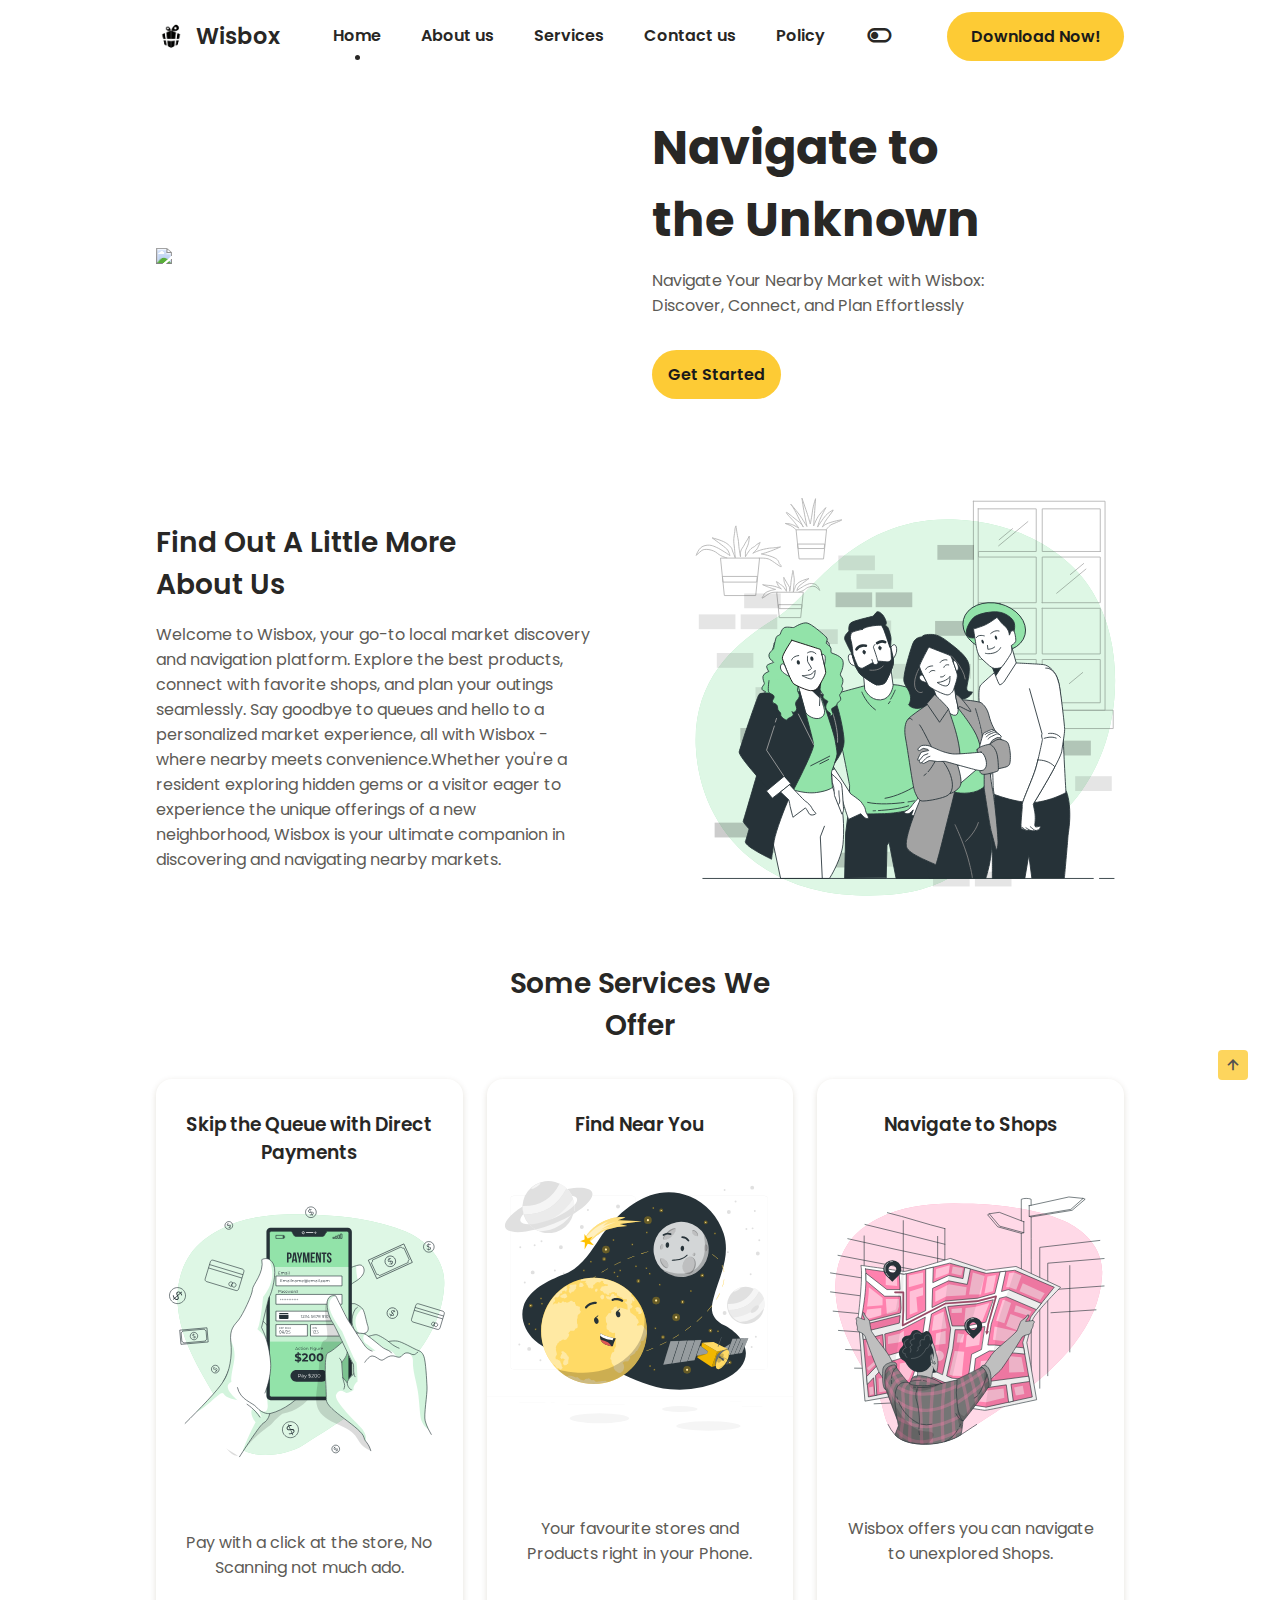
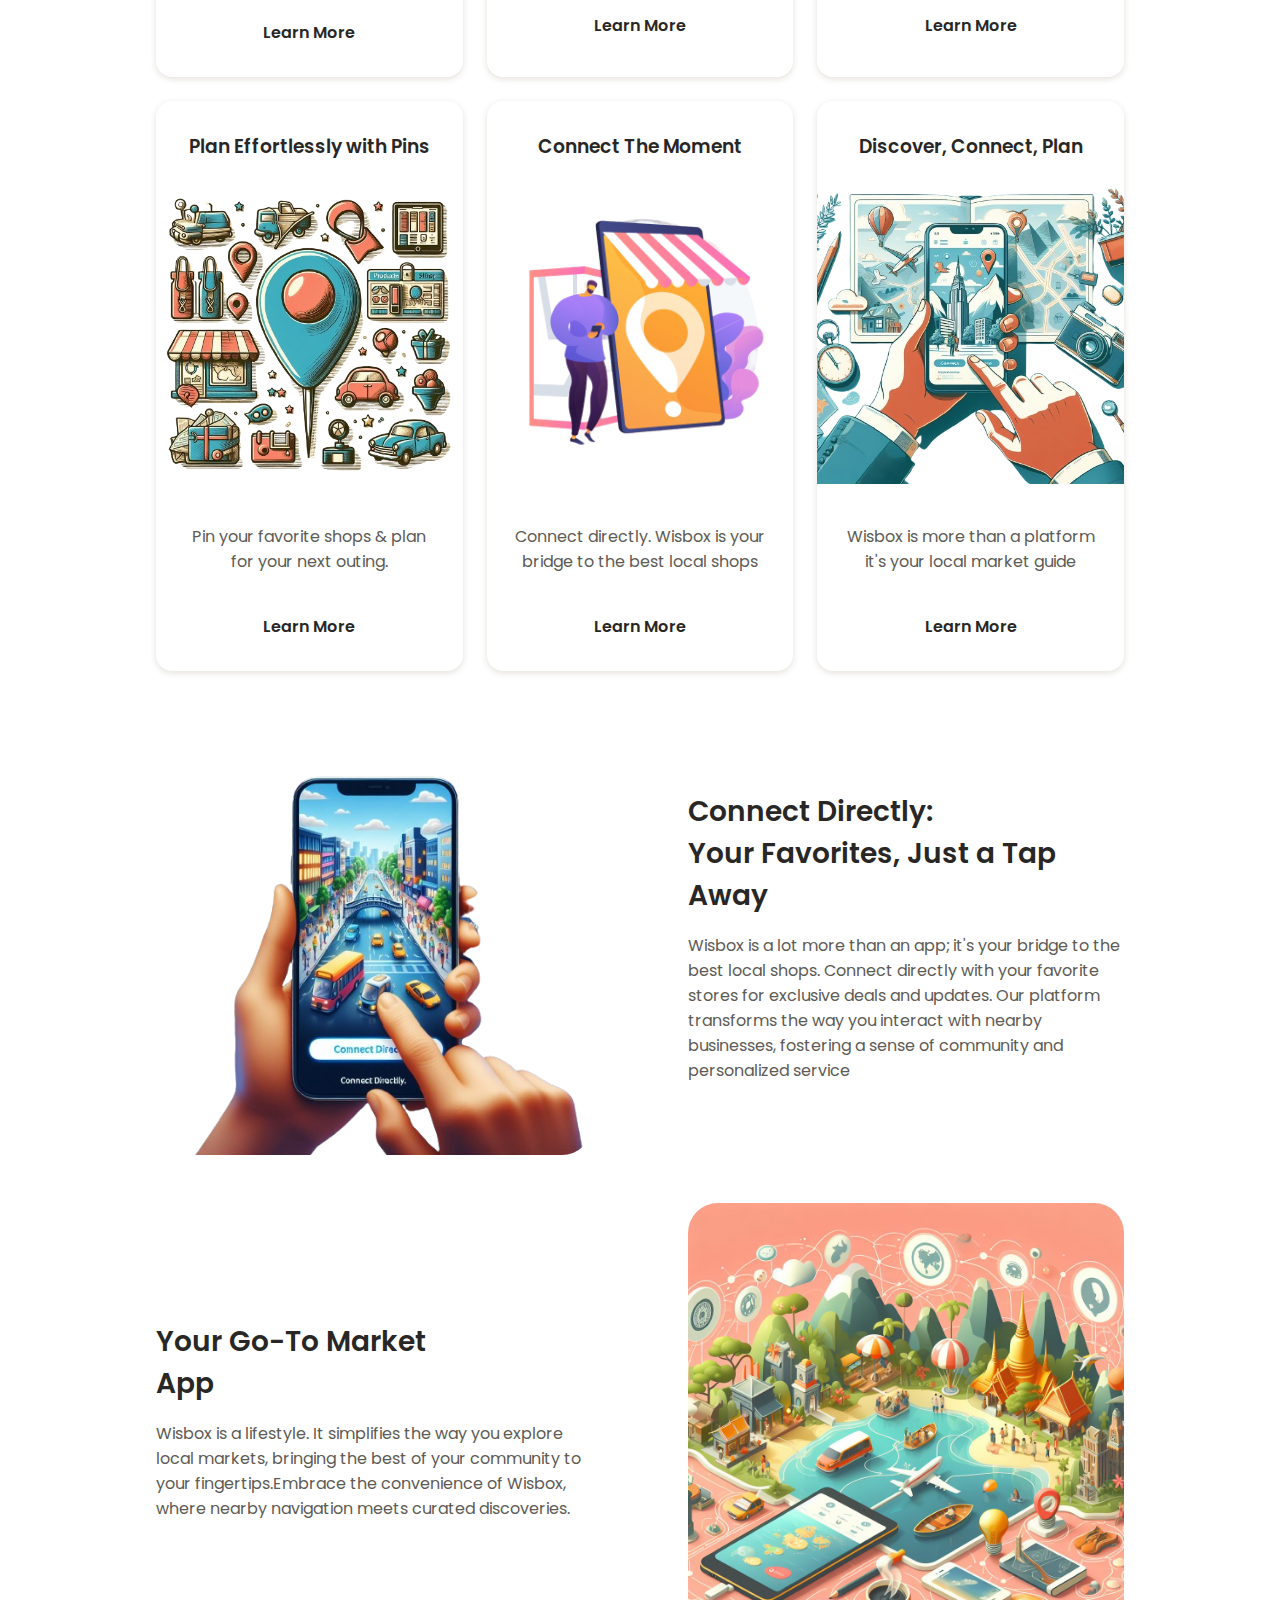
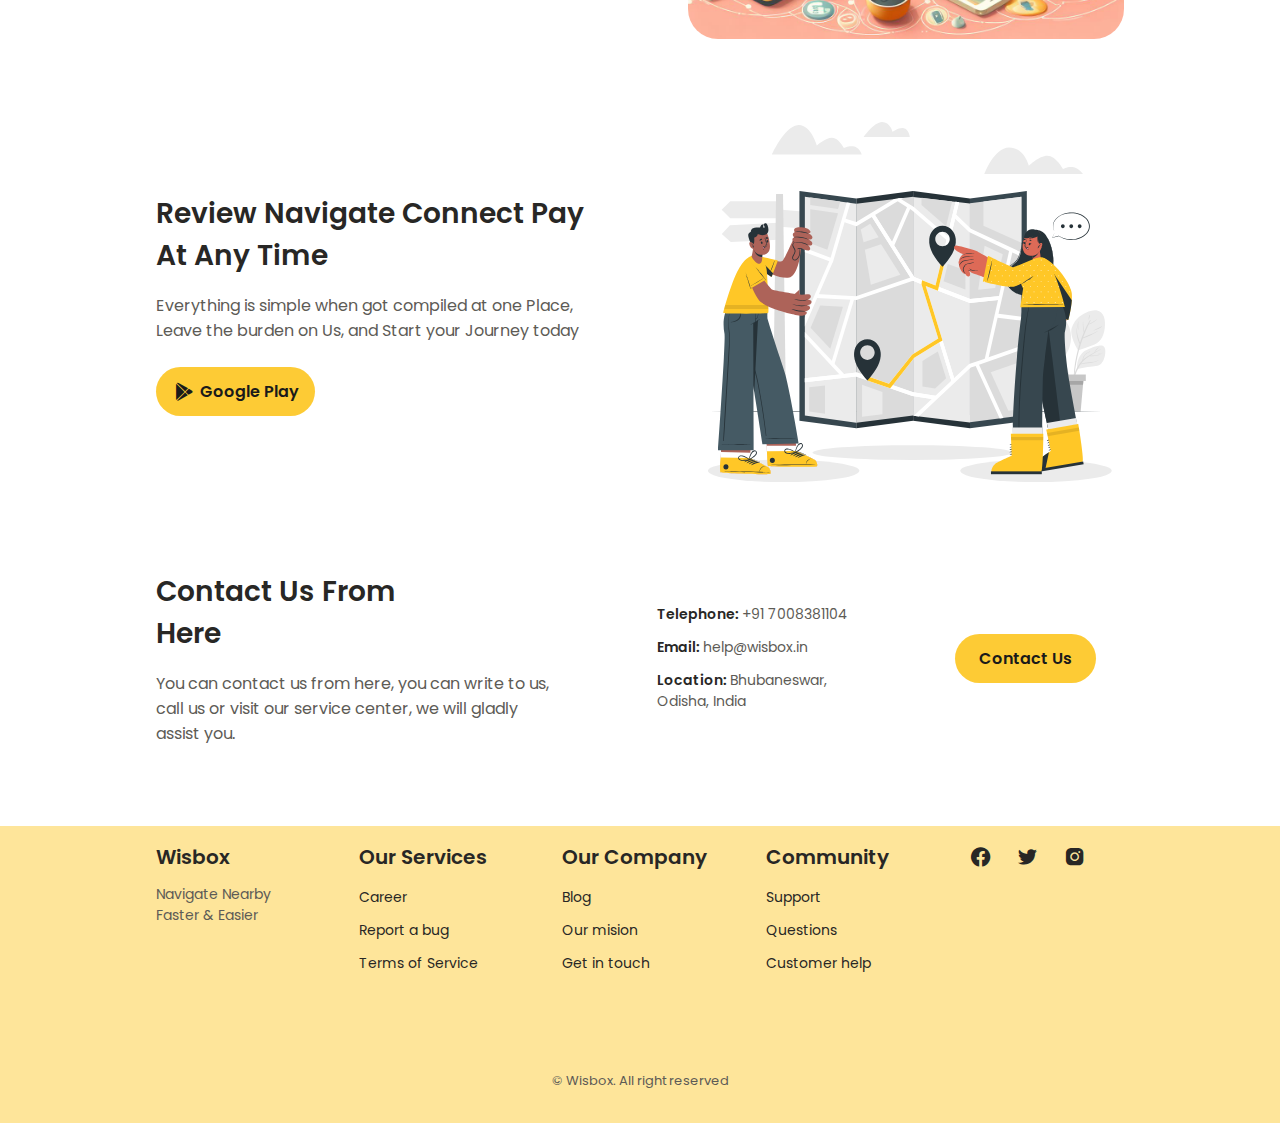
==== commit aab867bd: "Updated Site Content" ====
--- a/index.html
+++ b/index.html
@@ -128,13 +128,15 @@
             <h2 class="section__title">Some Services We <br> Offer</h2>
             <div class="services__container grid">
                 <div class="services__data">
-                    <h3 class="services__subtitle">Payment Done</h3>
+                    <h3 class="services__subtitle">Skip the Queue with Direct Payments</h3>
 
                     <img src="assets/img/svgs/payment_pink.svg" alt="" srcset="">
 
                     <p class="desc services__description">Pay with a click at the store, No Scanning not much ado.</p>
                     <div>
-                        <a href="" class="button button-link">Learn More</a>
+                        <a class="button button-link"
+                            onclick="truncateText('Skip the Queue with Direct Payments', 'assets/img/svgs/payment_pink.svg', 'Gone are the days of fumbling with QR codes. By seamlessly connecting with stores, Wisbox ensures a swift and secure payment process, giving you more time to enjoy your shopping or hangout experience. Our seamless integration allows you to make secure payments without the need for scanning the QR. Enjoy a swift transaction process, giving you more time to immerse yourself in the local market experience.')">Learn
+                            More</a>
                     </div>
                 </div>
 
@@ -143,22 +145,26 @@
 
                     <img src="assets/img/svgs/near.svg" alt="" srcset="">
 
-                    <p class="desc services__description">We offer your favourite stores and Products right in your
+                    <p class="desc services__description">Your favourite stores and Products right in your
                         Phone.
                     </p>
                     <div>
-                        <a href="" class="button button-link">Learn More</a>
-                    </div>
-                </div>
-
-                <div class="services__data">
-                    <h3 class="services__subtitle">Navigate Shops</h3>
+                        <a class="button button-link"
+                            onclick="truncateText('Find the Best Near You', 'assets/img/svgs/near.svg', 'We offer your favourite stores and Products right in your Phone.')">Learn
+                            More</a>
+                    </div>
+                </div>
+
+                <div class="services__data">
+                    <h3 class="services__subtitle">Navigate to Shops</h3>
 
                     <img src="assets/img/svgs/directions_pink.svg" alt="" srcset="">
 
-                    <p class="desc services__description">In our app you can navigate to unexplored Shops.</p>
-                    <div>
-                        <a href="" class="button button-link">Learn More</a>
+                    <p class="desc services__description">Wisbox offers you can navigate to unexplored Shops.</p>
+                    <div>
+                        <a class="button button-link"
+                            onclick="truncateText('Navigate to Shops', 'assets/img/svgs/directions_pink.svg', 'Wisbox offers you can navigate to unexplored Shops. Find the Best Shops on Map, navigate and Connect.')">Learn
+                            More</a>
                     </div>
                 </div>
                 <!-- </div> -->
@@ -170,9 +176,12 @@
 
                     <img src="assets/img/png/pins.png" alt="" srcset="">
 
-                    <p class="desc services__description">Pay with a click at the store, No Scanning not much ado.</p>
-                    <div>
-                        <a href="" class="button button-link">Learn More</a>
+                    <p class="desc services__description">Pin your favorite shops & plan for your
+                        next outing.</p>
+                    <div>
+                        <a class="button button-link"
+                            onclick="truncateText('Effortless Planning with Wisbox Pins', 'assets/img/png/pins.png', 'Planning your visits has never been easier. With Wisbox, you can pin your favorite shops, creating a personalized plan for your next outing. Whether you\'re planning a shopping spree or a leisurely hangout, Wisbox ensures that your experience is tailored to your preferences.')">Learn
+                            More</a>
                     </div>
                 </div>
 
@@ -181,11 +190,12 @@
 
                     <img src="assets/img/png/moment.png" alt="" srcset="">
 
-                    <p class="desc services__description">We offer your favourite stores and Products right in your
-                        Phone.
-                    </p>
-                    <div>
-                        <a href="" class="button button-link">Learn More</a>
+                    <p class="desc services__description">Connect directly. Wisbox is your bridge to the best local
+                        shops</p>
+                    <div>
+                        <a class="button button-link"
+                            onclick="truncateText('Connect Directly: Your Favorites, Just a Tap Away', 'assets/img/png/moment.png', 'Wisbox is not just an app; it\'s your bridge to the best local shops. Connect directly with your favorite stores for exclusive deals and updates. Our platform transforms the way you interact with nearby businesses, fostering a sense of community and personalized service')">Learn
+                            More</a>
                     </div>
                 </div>
 
@@ -194,18 +204,27 @@
 
                     <img src="assets/img/png/blue_discover.png" width="100%" alt="" srcset="">
 
-                    <p class="desc services__description" id="services__description">Wisbox isn't
-                        just a platform; it's your
-                        local market guide,
-                        connecting you with the products, shops, and services that matter most to you. Imagine a
-                        seamless experience where you can effortlessly discover nearby markets, explore an array of
-                        products, and connect directly with your favorite shops—all in one app.</p>
-                    <div>
-                        <a id="desc_btn" onclick="truncateText()" class="button button-link">Learn More</a>
-                    </div>
-                </div>
-            </div>
-        </section>
+                    <p class="desc services__description" id="services__description">Wisbox is more than a platform
+                        it's your local market guide</p>
+                    <div>
+                        <a id="desc_btn"
+                            onclick="truncateText('Discover, Connect, Plan', 'assets/img/png/blue_discover.png', 'Wisbox is more than just a platform; it\'s your local market guide, connecting you with the products, shops, and services that matter most to you. Imagine a seamless experience where you can effortlessly discover nearby markets, explore an array of products, and connect directly with your favorite shops—all in one app.')"
+                            class="button button-link">Learn More</a>
+                    </div>
+                </div>
+            </div>
+        </section>
+
+        <div class="learn_more" id="learn_more" hidden="true">
+            <h2 id="learn_more_title" class="learn_more_desc">Title</h2>
+            <div class="img_holder">
+                <img id="learn_more_img" src="assets/img/png/discover_connect_plan-removebg-preview.png" alt="Title">
+            </div>
+            <p id="learn_more_desc" class="learn_more_desc">
+                Description
+            </p>
+            <button class="learn_more_okay" id="learn_more_okay">Okay</button>
+        </div>
 
         <!--=============== Your Got to Market Section ===============-->
         <section class="security section container">
@@ -302,31 +321,31 @@
                 <ul class="footer__links">
                     <li><a href="https://www.linkedin.com/in/wisbox-technology-bbb4852a6/" target="_blank"
                             class="footer__link">Career</a></li>
-                    <li><a href="#" class="footer__link">Report a bug</a></li>
-                    <li><a href="#" class="footer__link">Terms of Service</a></li>
+                    <li><a class="footer__link">Report a bug</a></li>
+                    <li><a class="footer__link">Terms of Service</a></li>
                 </ul>
             </div>
 
             <div class="footer__content">
                 <h3 class="footer__title">Our Company</h3>
                 <ul class="footer__links">
-                    <li><a href="#" class="footer__link">Blog</a></li>
-                    <li><a href="#" class="footer__link">Our mision</a></li>
-                    <li><a href="#" class="footer__link">Get in touch</a></li>
+                    <li><a class="footer__link">Blog</a></li>
+                    <li><a class="footer__link">Our mision</a></li>
+                    <li><a class="footer__link">Get in touch</a></li>
                 </ul>
             </div>
 
             <div class="footer__content">
                 <h3 class="footer__title">Community</h3>
                 <ul class="footer__links">
-                    <li><a href="#" class="footer__link">Support</a></li>
-                    <li><a href="#" class="footer__link">Questions</a></li>
-                    <li><a href="#" class="footer__link">Customer help</a></li>
+                    <li><a href="mailto:help@wisbox.in" class="footer__link">Support</a></li>
+                    <li><a href="mailto:help@wisbox.in" class="footer__link">Questions</a></li>
+                    <li><a href="mailto:help@wisbox.in" class="footer__link">Customer help</a></li>
                 </ul>
             </div>
 
             <div class="footer__social">
-                <a href="#" class="footer__social-link" target="_blank"><i class='bx bxl-facebook-circle '></i></a>
+                <a class="footer__social-link" target="_blank"><i class='bx bxl-facebook-circle '></i></a>
                 <a href="https://twitter.com/Wisboxshops" target="_blank" class="footer__social-link"><i
                         class='bx bxl-twitter'></i></a>
                 <a href="https://www.instagram.com/wisbox_shops/" target="_blank" class="footer__social-link"><i
--- a/assets/css/styles.css
+++ b/assets/css/styles.css
@@ -314,11 +314,11 @@
 }
 
 /* ======Paragraph Truncate */
-.services__description {
+/* .services__description {
   overflow: hidden;
   text-overflow: ellipsis;
   white-space: nowrap;
-}
+} */
 
 /*=============== ABOUT ===============*/
 .about__container {
@@ -336,6 +336,64 @@
 
 .security__data {
   text-align: center;
+}
+
+/* Learn More Pop Up */
+
+.learn_more {
+  width: 60%;
+  max-height: 80vh;
+  position: fixed;
+  top: 50%;
+  left: 50%;
+  transform: translate(-50%, -50%);
+  margin: auto;
+  background: #fff;
+  border-radius: 10px;
+  z-index: 100;
+  /* display: ; */
+
+  flex-direction: column;
+  align-items: center;
+  justify-content: center;
+  padding: 10px;
+  box-shadow: 0 0 10px #4444;
+  overflow-y: scroll;
+}
+
+.learn_more h2 {
+  text-align: center;
+}
+
+.learn_more .img_holder {
+  overflow: hidden;
+  border-radius: 10px;
+  width: 40%;
+  margin: auto;
+}
+
+.learn_more .img_holder img {
+  overflow: hidden;
+  border-radius: 10px;
+  border: 2px solid #ffd000;
+}
+
+.learn_more .learn_more_desc {
+  justify-self: center;
+  text-align: center;
+}
+
+.learn_more .learn_more_okay {
+  padding: 10px 30px;
+  border-radius: 8px;
+  border: none;
+  background: #ffd000;
+  color: #fff;
+  cursor: pointer;
+  margin: 6px;
+  position: relative;
+  left: 50%;
+  transform: translateX(-50%);
 }
 
 /*=============== SERVICES ===============*/
@@ -520,6 +578,12 @@
   .app__buttons {
     grid-template-columns: max-content;
   }
+  .learn_more {
+    width: 90%;
+  }
+  .learn_more .img_holder {
+    width: 60%;
+  }
   .home__title {
     text-align: center;
   }
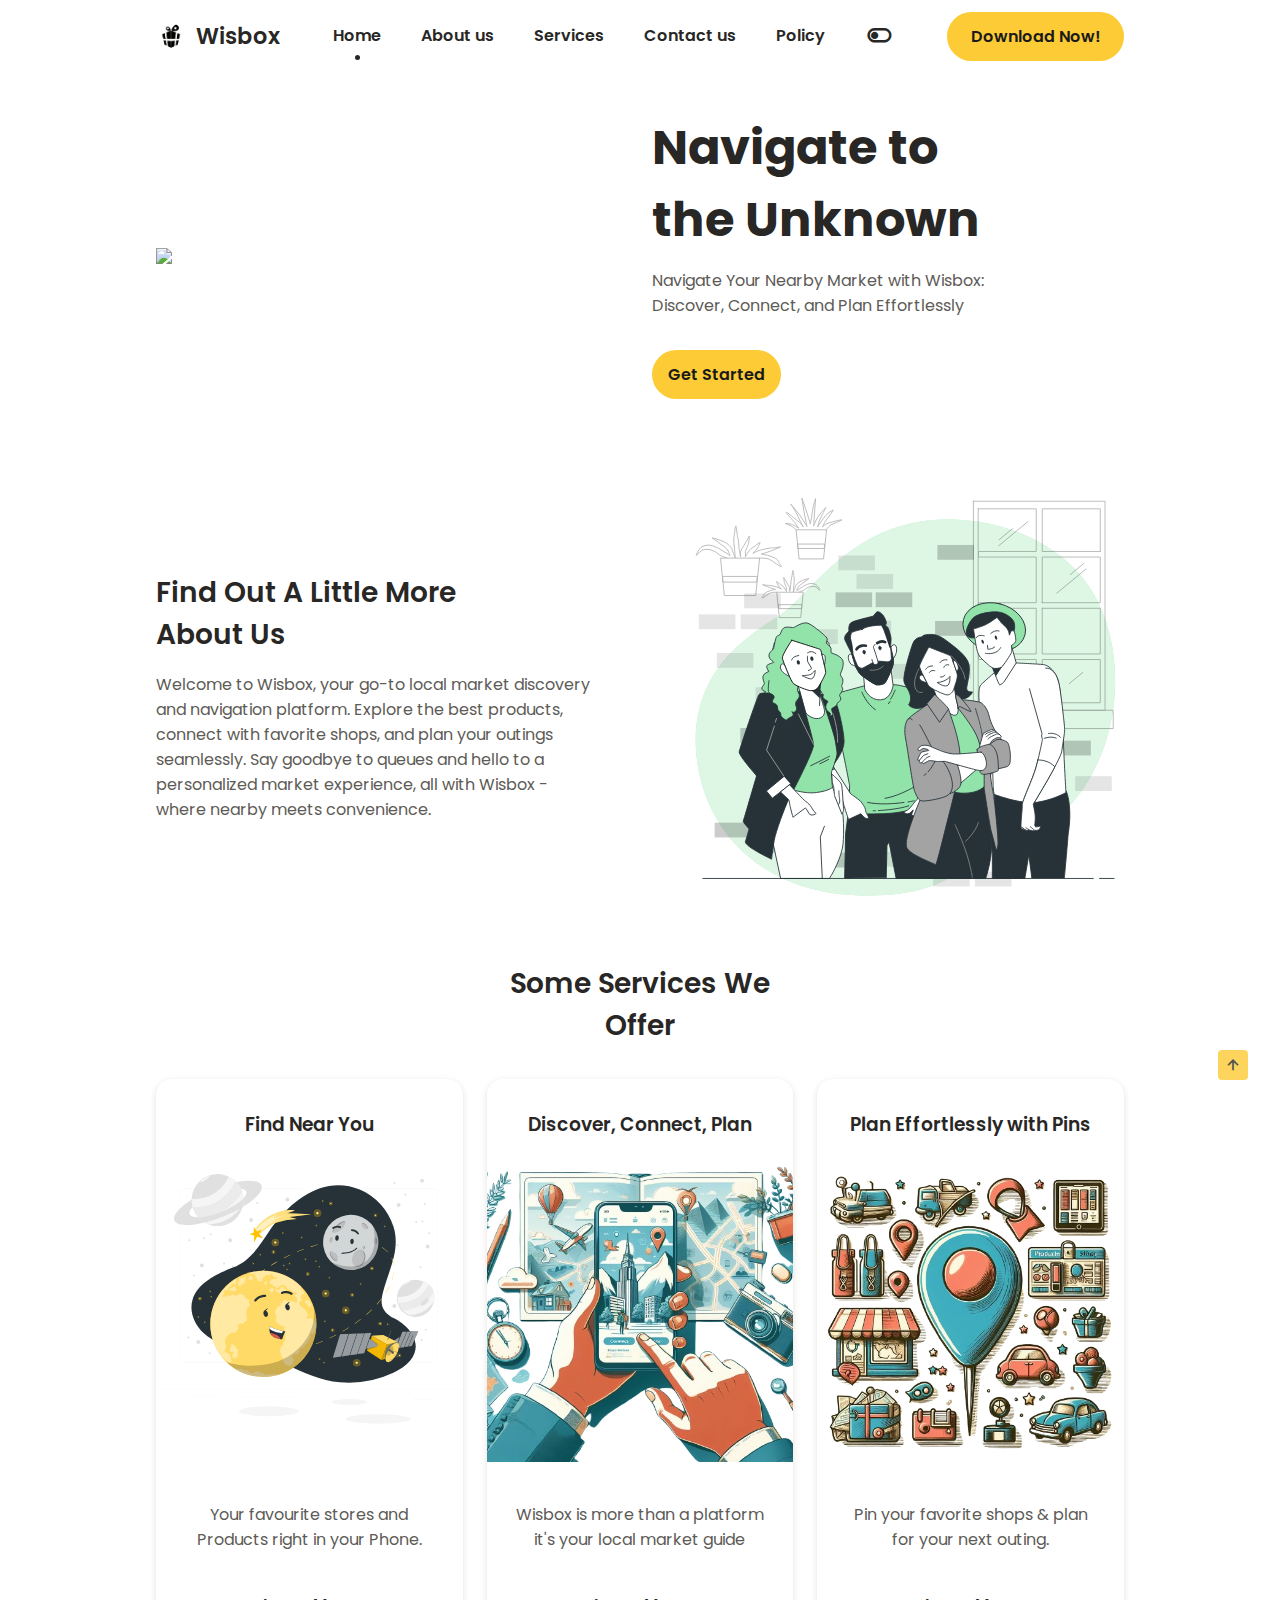
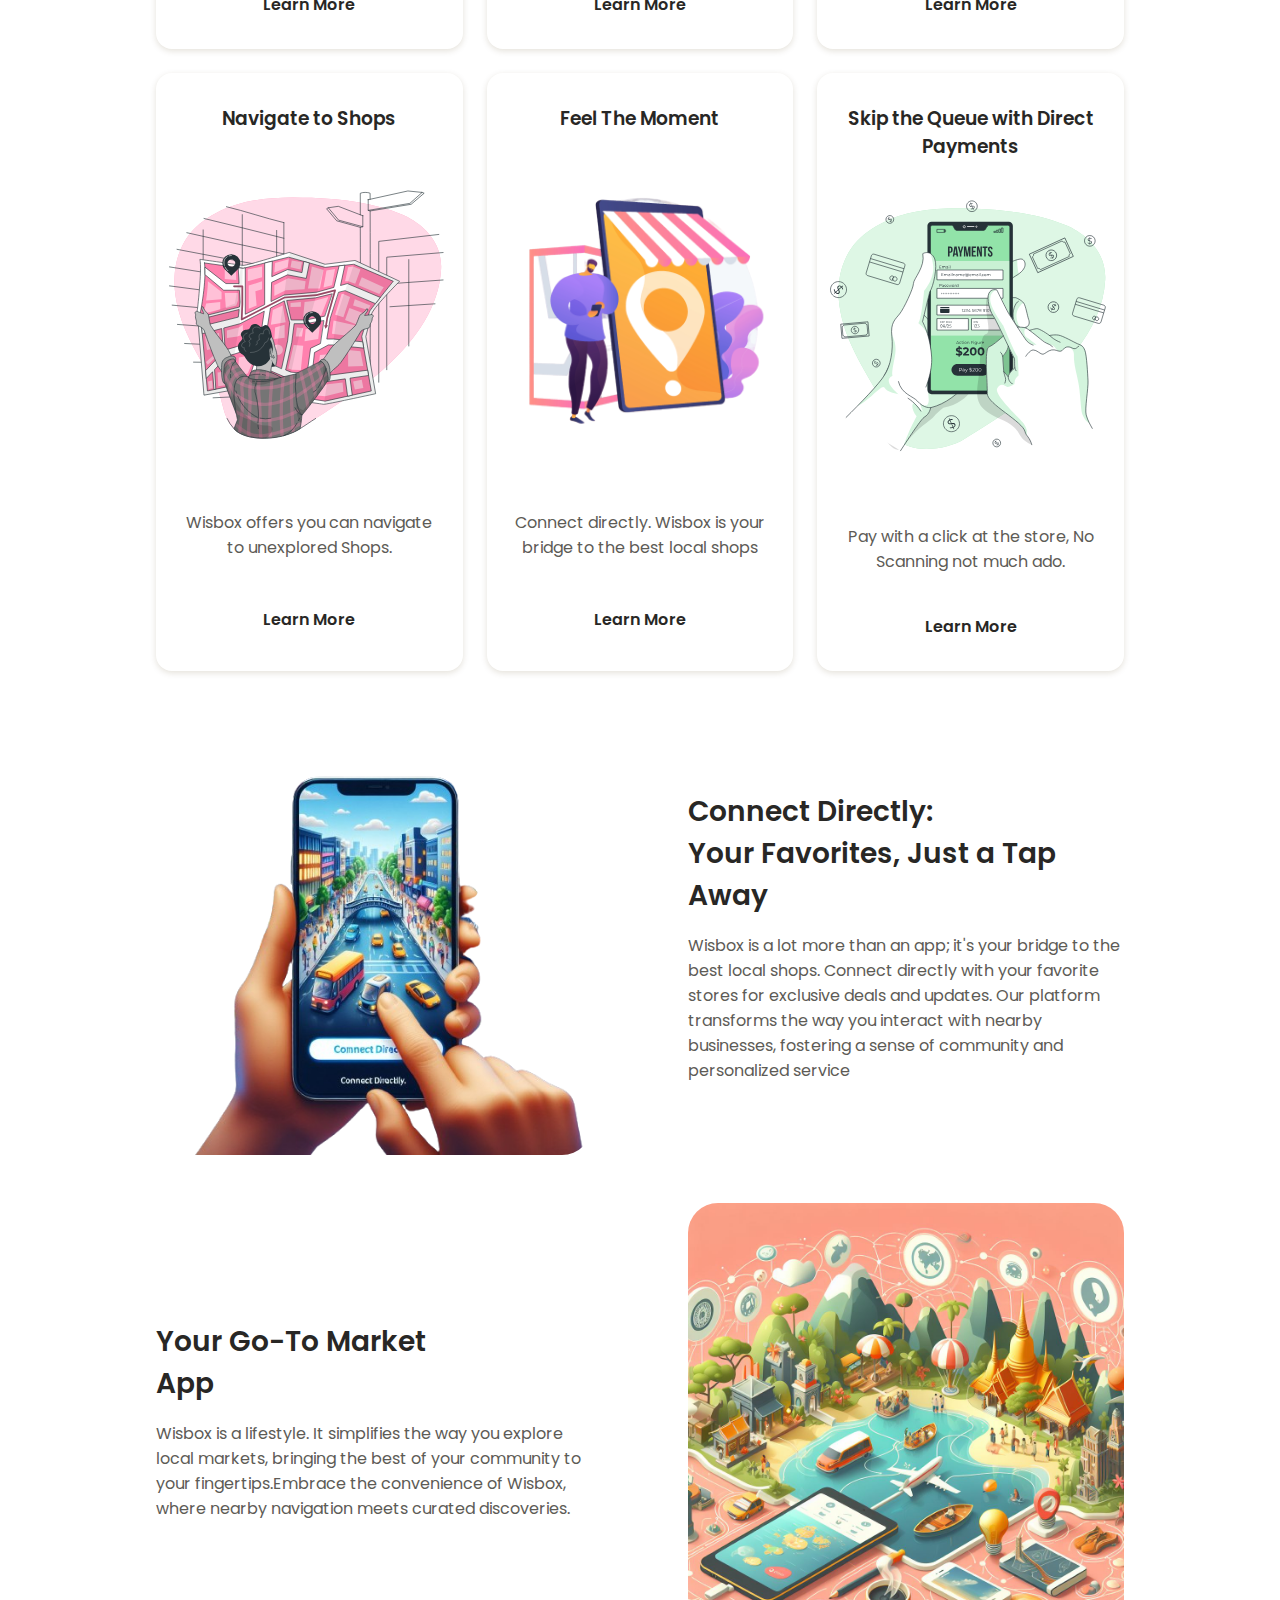
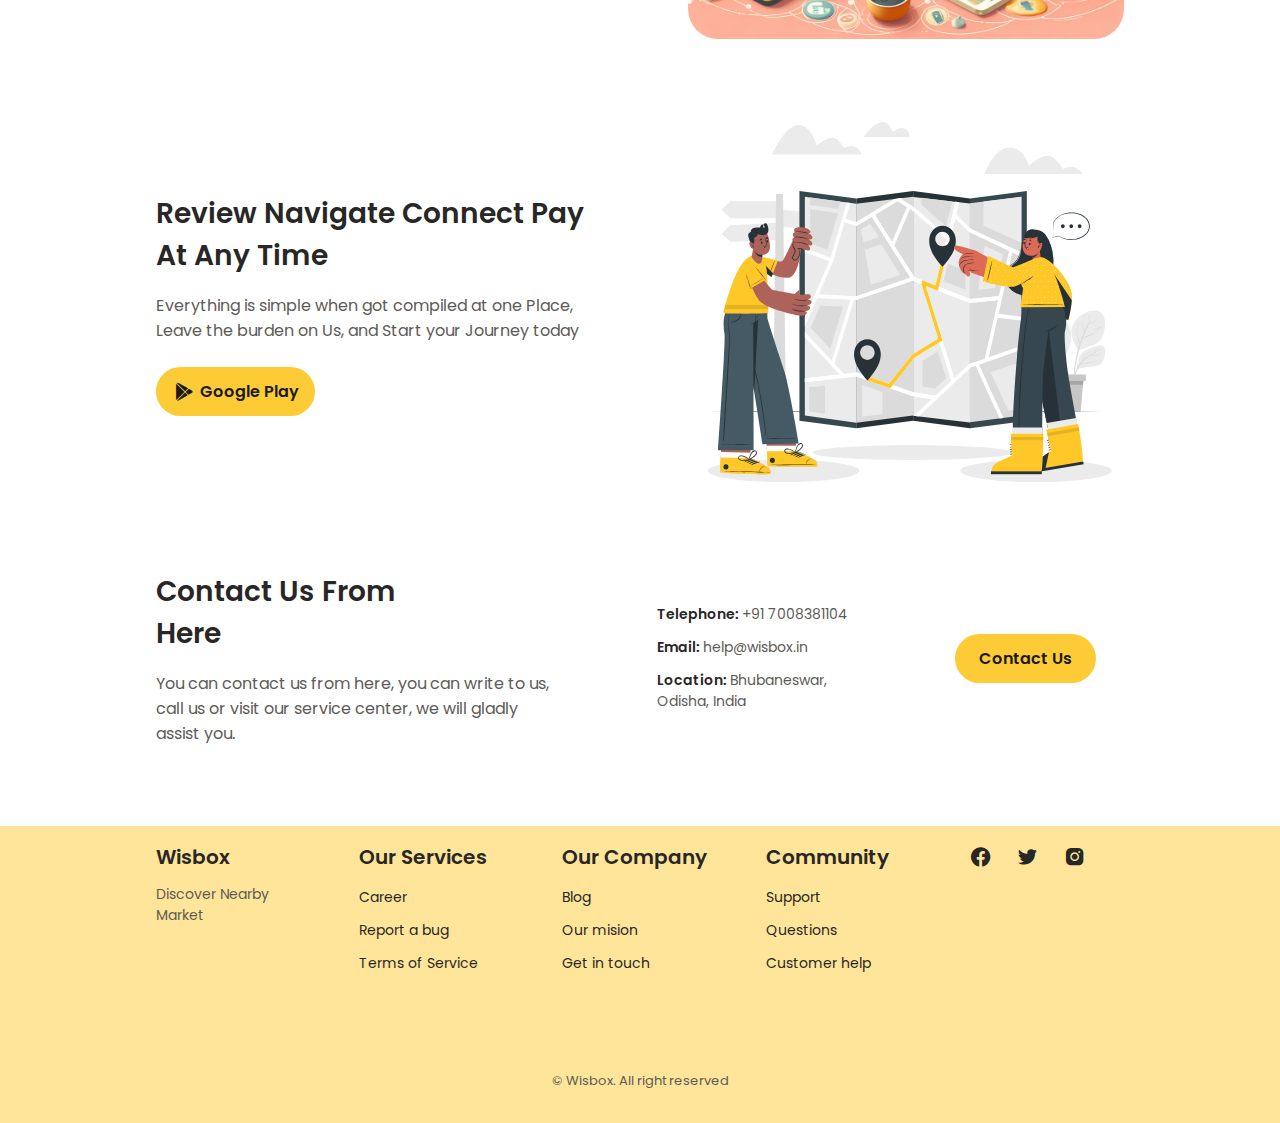
==== commit 8da4a2c6: "Updated the Content Order" ====
--- a/index.html
+++ b/index.html
@@ -9,7 +9,7 @@
     <meta content="yes" name="apple-mobile-web-app-capable">
     <meta name="author" content="Bishant Nayak">
     <meta name="keywords"
-        content="Wisbox - Near You, wisbox, nearby, navigation, shoping, products, shops, moment, Payments, Easy Payments">
+        content="Wisbox - Near You, wisbox, nearby, navigation, shoping, products, shops, moment, Payments, Easy Payments, hidden gems, local gems">
 
     <meta name="title" content="Wisbox - Near You">
     <meta name="description"
@@ -111,12 +111,10 @@
                 <div class="about__data">
                     <h2 class="section__title-center">Find Out A Little More <br> About Us</h2>
                     <p class="about__description">Welcome to Wisbox, your go-to local market discovery and
-                        navigation
-                        platform. Explore the best products, connect with favorite shops, and plan your outings
+                        navigation platform. Explore the best products, connect with favorite shops, and plan your
+                        outings
                         seamlessly. Say goodbye to queues and hello to a personalized market experience, all with Wisbox
-                        - where nearby meets convenience.Whether you're a resident exploring hidden gems or a visitor
-                        eager to experience the unique offerings of a new neighborhood, Wisbox is your ultimate
-                        companion in discovering and navigating nearby markets.
+                        - where nearby meets convenience.
                     </p>
                 </div>
                 <img class="banner-img" src="assets/img/svgs/about_us.svg" />
@@ -128,19 +126,6 @@
             <h2 class="section__title">Some Services We <br> Offer</h2>
             <div class="services__container grid">
                 <div class="services__data">
-                    <h3 class="services__subtitle">Skip the Queue with Direct Payments</h3>
-
-                    <img src="assets/img/svgs/payment_pink.svg" alt="" srcset="">
-
-                    <p class="desc services__description">Pay with a click at the store, No Scanning not much ado.</p>
-                    <div>
-                        <a class="button button-link"
-                            onclick="truncateText('Skip the Queue with Direct Payments', 'assets/img/svgs/payment_pink.svg', 'Gone are the days of fumbling with QR codes. By seamlessly connecting with stores, Wisbox ensures a swift and secure payment process, giving you more time to enjoy your shopping or hangout experience. Our seamless integration allows you to make secure payments without the need for scanning the QR. Enjoy a swift transaction process, giving you more time to immerse yourself in the local market experience.')">Learn
-                            More</a>
-                    </div>
-                </div>
-
-                <div class="services__data">
                     <h3 class="services__subtitle">Find Near You</h3>
 
                     <img src="assets/img/svgs/near.svg" alt="" srcset="">
@@ -156,50 +141,6 @@
                 </div>
 
                 <div class="services__data">
-                    <h3 class="services__subtitle">Navigate to Shops</h3>
-
-                    <img src="assets/img/svgs/directions_pink.svg" alt="" srcset="">
-
-                    <p class="desc services__description">Wisbox offers you can navigate to unexplored Shops.</p>
-                    <div>
-                        <a class="button button-link"
-                            onclick="truncateText('Navigate to Shops', 'assets/img/svgs/directions_pink.svg', 'Wisbox offers you can navigate to unexplored Shops. Find the Best Shops on Map, navigate and Connect.')">Learn
-                            More</a>
-                    </div>
-                </div>
-                <!-- </div> -->
-
-                <!-- Second Section -->
-                <!-- <div class="services__container grid"> -->
-                <div class="services__data">
-                    <h3 class="services__subtitle">Plan Effortlessly with Pins</h3>
-
-                    <img src="assets/img/png/pins.png" alt="" srcset="">
-
-                    <p class="desc services__description">Pin your favorite shops & plan for your
-                        next outing.</p>
-                    <div>
-                        <a class="button button-link"
-                            onclick="truncateText('Effortless Planning with Wisbox Pins', 'assets/img/png/pins.png', 'Planning your visits has never been easier. With Wisbox, you can pin your favorite shops, creating a personalized plan for your next outing. Whether you\'re planning a shopping spree or a leisurely hangout, Wisbox ensures that your experience is tailored to your preferences.')">Learn
-                            More</a>
-                    </div>
-                </div>
-
-                <div class="services__data">
-                    <h3 class="services__subtitle">Connect The Moment</h3>
-
-                    <img src="assets/img/png/moment.png" alt="" srcset="">
-
-                    <p class="desc services__description">Connect directly. Wisbox is your bridge to the best local
-                        shops</p>
-                    <div>
-                        <a class="button button-link"
-                            onclick="truncateText('Connect Directly: Your Favorites, Just a Tap Away', 'assets/img/png/moment.png', 'Wisbox is not just an app; it\'s your bridge to the best local shops. Connect directly with your favorite stores for exclusive deals and updates. Our platform transforms the way you interact with nearby businesses, fostering a sense of community and personalized service')">Learn
-                            More</a>
-                    </div>
-                </div>
-
-                <div class="services__data">
                     <h3 class="services__subtitle">Discover, Connect, Plan</h3>
 
                     <img src="assets/img/png/blue_discover.png" width="100%" alt="" srcset="">
@@ -212,6 +153,71 @@
                             class="button button-link">Learn More</a>
                     </div>
                 </div>
+
+                <div class="services__data">
+                    <h3 class="services__subtitle">Plan Effortlessly with Pins</h3>
+
+                    <img src="assets/img/png/pins.png" alt="" srcset="">
+
+                    <p class="desc services__description">Pin your favorite shops & plan for your
+                        next outing.</p>
+                    <div>
+                        <a class="button button-link"
+                            onclick="truncateText('Effortless Planning with Wisbox Pins', 'assets/img/png/pins.png', 'Planning your visits has never been easier. With Wisbox, you can pin your favorite shops, creating a personalized plan for your next outing. Whether you\'re planning a shopping spree or a leisurely hangout, Wisbox ensures that your experience is tailored to your preferences.')">Learn
+                            More</a>
+                    </div>
+                </div>
+
+                <div class="services__data">
+                    <h3 class="services__subtitle">Navigate to Shops</h3>
+
+                    <img src="assets/img/svgs/directions_pink.svg" alt="" srcset="">
+
+                    <p class="desc services__description">Wisbox offers you can navigate to unexplored Shops.</p>
+                    <div>
+                        <a class="button button-link"
+                            onclick="truncateText('Navigate to Shops', 'assets/img/svgs/directions_pink.svg', 'Wisbox offers you can navigate to unexplored Shops. Find the Best Shops on Map, navigate and Connect.')">Learn
+                            More</a>
+                    </div>
+                </div>
+
+                <div class="services__data">
+                    <h3 class="services__subtitle">Feel The Moment</h3>
+
+                    <img src="assets/img/png/moment.png" alt="" srcset="">
+
+                    <p class="desc services__description">Connect directly. Wisbox is your bridge to the best local
+                        shops</p>
+                    <div>
+                        <a class="button button-link"
+                            onclick="truncateText('Connect Directly: Your Favorites, Just a Tap Away', 'assets/img/png/moment.png', 'Wisbox is not just an app; it\'s your bridge to the best local shops. Connect directly with your favorite stores for exclusive deals and updates. Our platform transforms the way you interact with nearby businesses, fostering a sense of community and personalized service')">Learn
+                            More</a>
+                    </div>
+                </div>
+
+                <div class="services__data">
+                    <h3 class="services__subtitle">Skip the Queue with Direct Payments</h3>
+
+                    <img src="assets/img/svgs/payment_pink.svg" alt="" srcset="">
+
+                    <p class="desc services__description">Pay with a click at the store, No Scanning not much ado.</p>
+                    <div>
+                        <a class="button button-link"
+                            onclick="truncateText('Skip the Queue with Direct Payments', 'assets/img/svgs/payment_pink.svg', 'Gone are the days of fumbling with QR codes. By seamlessly connecting with stores, Wisbox ensures a swift and secure payment process, giving you more time to enjoy your shopping or hangout experience. Our seamless integration allows you to make secure payments without the need for scanning the QR. Enjoy a swift transaction process, giving you more time to immerse yourself in the local market experience.')">Learn
+                            More</a>
+                    </div>
+                </div>
+
+
+
+
+                <!-- </div> -->
+
+                <!-- Second Section -->
+                <!-- <div class="services__container grid"> -->
+
+
+
             </div>
         </section>
 
@@ -313,7 +319,7 @@
         <div class="footer__container container grid">
             <div class="footer__content">
                 <a href="#" class="footer__logo">Wisbox</a>
-                <p class="footer__description">Navigate Nearby Faster & Easier</p>
+                <p class="footer__description">Discover Nearby Market</p>
             </div>
 
             <div class="footer__content">
